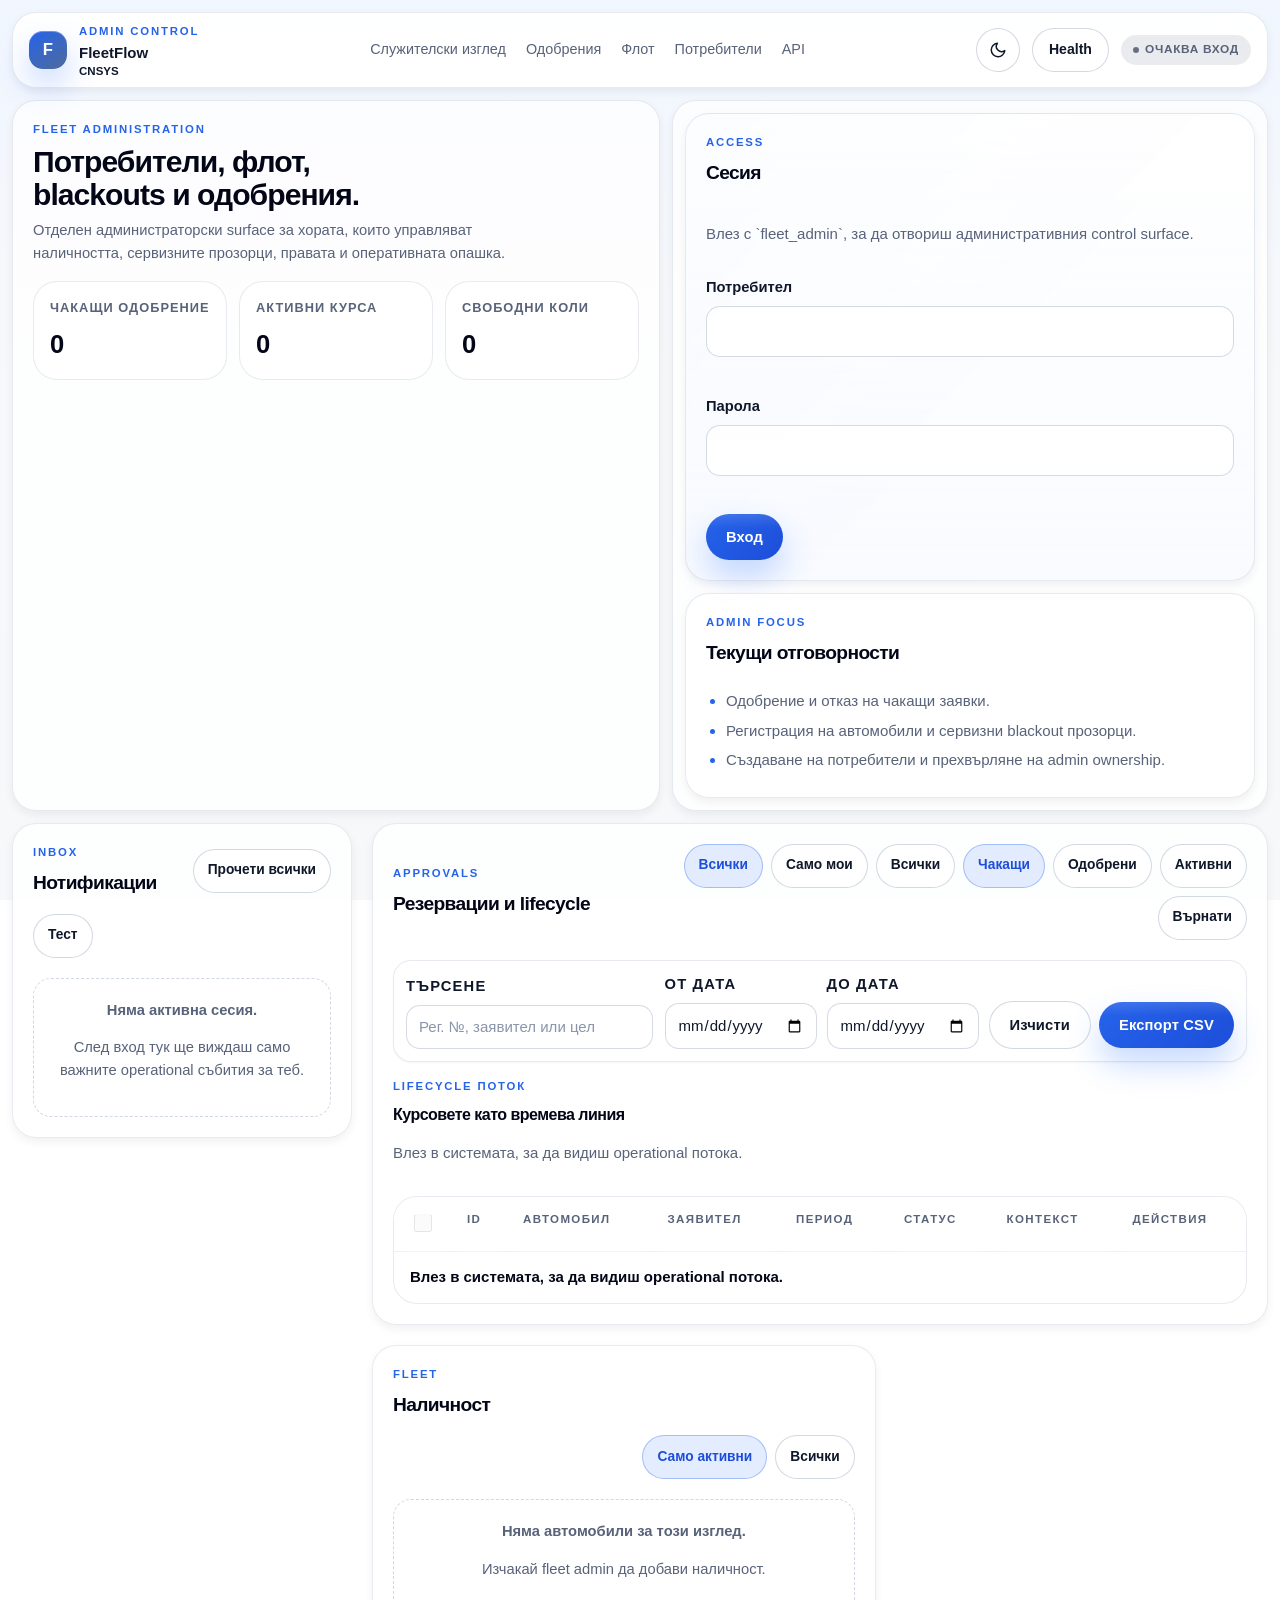
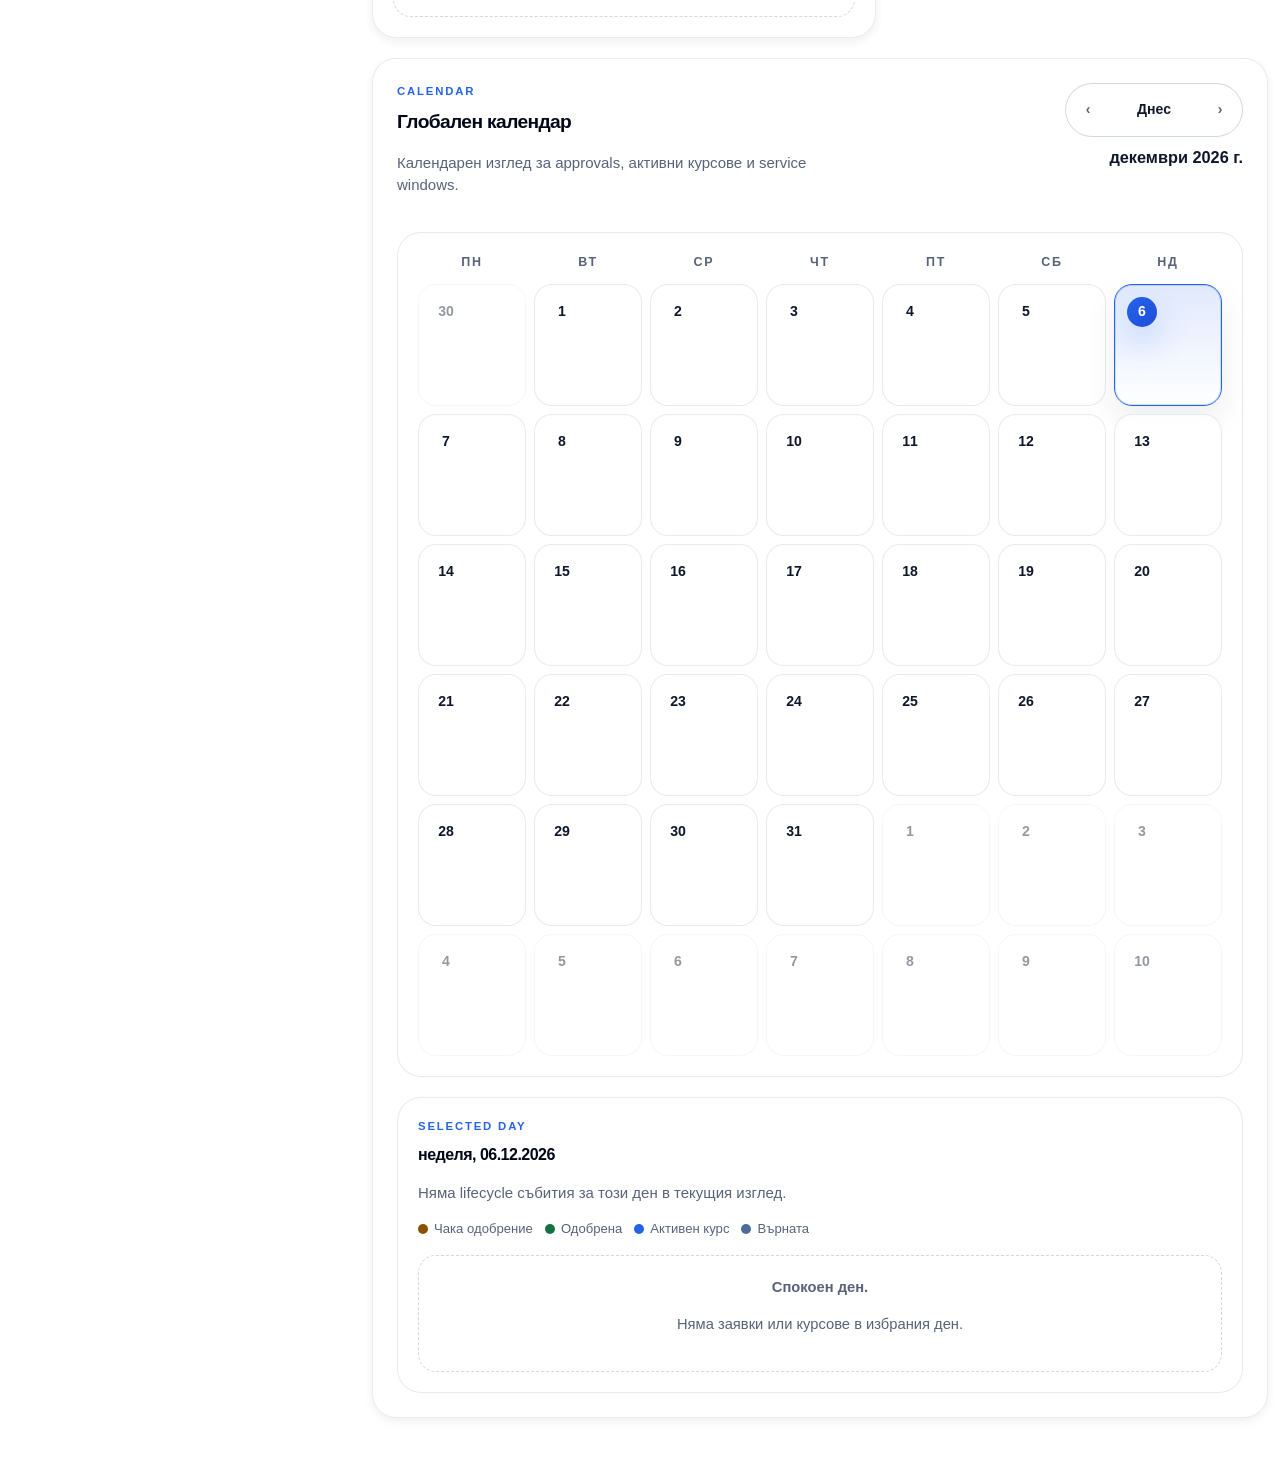
==== templates/admin.html @ 50cbcee7 "Add admin employee bulk import" ====
<!doctype html>
<html lang="bg">
  <head>
    <meta charset="UTF-8" />
    <meta name="viewport" content="width=device-width, initial-scale=1.0" />
    <meta name="theme-color" content="#2563eb" media="(prefers-color-scheme: light)" />
    <meta name="theme-color" content="#0b1324" media="(prefers-color-scheme: dark)" />
    <meta name="description" content="FleetFlow Admin — fleet, blackouts, approvals and user management." />
    <title>FleetFlow Admin | Fleet and user control</title>
    <link rel="stylesheet" href="/static/styles.css?v=20260421-cnsys-routing" />
    <script>
      // Theme bootstrap — runs before first paint to avoid a flash of wrong theme.
      (function () {
        try {
          var stored = localStorage.getItem("fleetflow.theme");
          if (stored === "dark" || stored === "light") {
            document.documentElement.setAttribute("data-theme", stored);
          }
        } catch (_) {}
      })();
    </script>
    <script defer src="/static/i18n.js?v=20260421-cnsys-routing"></script>
    <script defer src="/static/app.js?v=20260421-cnsys-routing"></script>
    <script defer src="/static/theme.js?v=20260421-cnsys-routing"></script>
  </head>
  <body data-surface="admin">
    <a class="skip-link" href="#reservationsDeck">Към основното съдържание</a>
    <div class="page-shell page-shell--admin">
      <header class="topbar">
        <div class="brand">
          <div class="brand__mark">F</div>
          <div>
            <p class="eyebrow">Admin control</p>
            <strong>FleetFlow</strong>
            <span class="brand__company">CNSYS</span>
          </div>
        </div>

        <nav class="topbar__nav" aria-label="Административна навигация">
          <a href="/#calendarStudio">Служителски изглед</a>
          <a href="#reservationsDeck">Одобрения</a>
          <a href="#fleetDeck">Флот</a>
          <a href="#usersDeck">Потребители</a>
          <a href="/docs" target="_blank" rel="noreferrer">API</a>
        </nav>

        <div class="topbar__actions">
          <button class="theme-toggle" id="themeToggle" type="button" aria-label="Превключи тема" title="Смени тема">
            <svg class="theme-toggle__moon" viewBox="0 0 24 24" fill="none" stroke="currentColor" stroke-width="2" stroke-linecap="round" stroke-linejoin="round" aria-hidden="true"><path d="M21 12.79A9 9 0 1 1 11.21 3 7 7 0 0 0 21 12.79z" /></svg>
            <svg class="theme-toggle__sun" viewBox="0 0 24 24" fill="none" stroke="currentColor" stroke-width="2" stroke-linecap="round" stroke-linejoin="round" aria-hidden="true"><circle cx="12" cy="12" r="4" /><path d="M12 2v2M12 20v2M4.93 4.93l1.41 1.41M17.66 17.66l1.41 1.41M2 12h2M20 12h2M4.93 19.07l1.41-1.41M17.66 6.34l1.41-1.41" /></svg>
          </button>
          <a class="ghost-link" href="/health" target="_blank" rel="noreferrer">Health</a>
          <span class="notification-badge hidden" id="notificationBadge" aria-label="Непрочетени нотификации">0</span>
          <span class="status-pill status-pill--muted" id="sessionBadge">Admin login</span>
        </div>
      </header>

      <nav class="mobile-rail" aria-label="Бърза административна навигация">
        <a href="#reservationsDeck">Одобрения</a>
        <a href="#fleetDeck">Флот</a>
        <a href="#usersDeck">Потребители</a>
        <a href="#calendarStudio">Календар</a>
      </nav>

      <section class="hero hero--compact">
        <div class="hero__primary">
          <p class="eyebrow">Fleet administration</p>
          <h1>Потребители, флот, blackouts и одобрения.</h1>
          <p class="hero__lead">
            Отделен администраторски surface за хората, които управляват наличността, сервизните прозорци,
            правата и оперативната опашка.
          </p>

          <div class="stats-grid stats-grid--3" id="overviewStats">
            <article class="stat-card" id="kpiPending">
              <span class="stat-card__label">Чакащи одобрение</span>
              <strong class="stat-card__value">0</strong>
            </article>
            <article class="stat-card" id="kpiActive">
              <span class="stat-card__label">Активни курса</span>
              <strong class="stat-card__value">0</strong>
            </article>
            <article class="stat-card" id="kpiAvailable">
              <span class="stat-card__label">Свободни коли</span>
              <strong class="stat-card__value">0</strong>
            </article>
          </div>
        </div>

        <div class="hero__secondary">
          <section class="glass-card glass-card--highlight">
            <div class="glass-card__header">
              <div>
                <p class="panel__eyebrow">Access</p>
                <h2>Сесия</h2>
              </div>
            </div>

            <div class="stack hidden" id="setupPanel">
              <p class="hero__caption">Създай първи администратор, ако системата все още не е инициализирана.</p>
              <form class="stack" id="bootstrapForm" novalidate>
                <label class="field">
                  <span>Потребител</span>
                  <input id="bootstrapUsername" name="bootstrapUsername" autocomplete="username" />
                  <small class="field__error" id="bootstrapUsernameError"></small>
                </label>
                <label class="field">
                  <span>Име</span>
                  <input id="bootstrapDisplayName" name="bootstrapDisplayName" autocomplete="name" />
                  <small class="field__error" id="bootstrapDisplayNameError"></small>
                </label>
                <label class="field">
                  <span>Парола</span>
                  <input id="bootstrapPassword" name="bootstrapPassword" type="password" autocomplete="new-password" />
                  <small class="field__error" id="bootstrapPasswordError"></small>
                </label>
                <label class="field">
                  <span>Bootstrap token</span>
                  <input id="bootstrapToken" name="bootstrapToken" autocomplete="one-time-code" placeholder="Само за production setup" />
                  <small class="field__hint">При production контейнер копирай one-shot token-а от логовете.</small>
                </label>
                <button class="btn btn--primary" type="submit">Създай първи администратор</button>
              </form>
            </div>

            <div class="stack hidden" id="loginPanel">
              <p class="hero__caption" id="heroCaption">Влез с `fleet_admin`, за да отвориш административния control surface.</p>
              <form class="stack" id="loginForm" novalidate>
                <label class="field">
                  <span>Потребител</span>
                  <input id="username" name="username" autocomplete="username" />
                  <small class="field__error" id="usernameError"></small>
                </label>
                <label class="field">
                  <span>Парола</span>
                  <input id="password" name="password" type="password" autocomplete="current-password" />
                  <small class="field__error" id="passwordError"></small>
                </label>
                <div class="button-row">
                  <button class="btn btn--primary" id="loginBtn" type="submit">Вход</button>
                  <button class="btn btn--ghost hidden" id="logoutBtn" type="button">Изход</button>
                </div>
              </form>
            </div>

            <div class="session-summary hidden" id="sessionPanel">
              <div class="summary-row">
                <div>
                  <p class="panel__eyebrow">Текущ режим</p>
                  <h3 id="sessionTitle">Административният режим е готов</h3>
                </div>
                <span class="status-pill status-pill--admin" id="sessionModePill">fleet_admin</span>
              </div>
              <p class="muted" id="sessionMeta"></p>
              <button class="btn btn--ghost" id="logoutBtnSecondary" type="button">Изход</button>
            </div>
          </section>

          <section class="glass-card" id="guidanceCard">
            <div class="glass-card__header">
              <div>
                <p class="panel__eyebrow">Admin focus</p>
                <h2>Текущи отговорности</h2>
              </div>
            </div>
            <ul class="rule-list">
              <li>Одобрение и отказ на чакащи заявки.</li>
              <li>Регистрация на автомобили и сервизни blackout прозорци.</li>
              <li>Създаване на потребители и прехвърляне на admin ownership.</li>
            </ul>
          </section>
        </div>
      </section>

      <main class="workspace workspace--admin">
        <aside class="control-rail">
          <section class="glass-card" id="notificationDeck">
            <div class="glass-card__header glass-card__header--split">
              <div>
                <p class="panel__eyebrow">Inbox</p>
                <h2>Нотификации</h2>
              </div>
              <button class="chip" id="markAllReadBtn" type="button">Прочети всички</button>
              <button class="chip" type="button" data-test-notification title="Изпрати тест известие до всички конфигурирани канали">Тест</button>
            </div>
            <div class="notifications-list" id="notificationsList" aria-live="polite" aria-relevant="additions text"></div>
          </section>

          <section class="glass-card hidden" id="productionReadinessPanel">
            <div class="glass-card__header">
              <div>
                <p class="panel__eyebrow">Production</p>
                <h2>Готовност за live</h2>
              </div>
            </div>
            <div class="readiness-summary" id="productionReadinessSummary" aria-live="polite"></div>
            <div class="readiness-list" id="productionReadinessList"></div>
          </section>

          <section class="glass-card hidden" id="userCreatePanel">
            <div class="glass-card__header">
              <div>
                <p class="panel__eyebrow">Users</p>
                <h2>Нов потребител</h2>
              </div>
            </div>
            <form class="stack" id="userForm" novalidate>
              <label class="field">
                <span>Потребител</span>
                <input id="newUsername" name="newUsername" />
                <small class="field__error" id="newUsernameError"></small>
              </label>
              <label class="field">
                <span>Име</span>
                <input id="newDisplayName" name="newDisplayName" />
                <small class="field__error" id="newDisplayNameError"></small>
              </label>
              <label class="field">
                <span>Имейл</span>
                <input id="newEmail" name="newEmail" type="email" autocomplete="email" placeholder="ivan@company.bg" />
              </label>
              <label class="field">
                <span>GSM номер</span>
                <input id="newGsmNumber" name="newGsmNumber" type="tel" autocomplete="tel" placeholder="+359 88 123 4567" />
                <small class="field__error" id="newGsmNumberError"></small>
              </label>
              <label class="field">
                <span>Роля</span>
                <select id="newRole" name="newRole">
                  <option value="employee">Служител</option>
                  <option value="fleet_approver">Одобряващ</option>
                  <option value="fleet_reception">Рецепция ключове</option>
                  <option value="fleet_admin">Администратор</option>
                </select>
              </label>
              <label class="field">
                <span>Начална парола</span>
                <input id="newUserPassword" name="newUserPassword" type="password" autocomplete="new-password" />
                <small class="field__error" id="newUserPasswordError"></small>
              </label>
              <button class="btn btn--ghost" type="submit">Създай потребител</button>
            </form>
          </section>

          <section class="glass-card hidden" id="employeeImportPanel">
            <div class="glass-card__header">
              <div>
                <p class="panel__eyebrow">Bulk users</p>
                <h2>Импорт на служители</h2>
              </div>
            </div>
            <form class="stack" id="employeeImportForm" novalidate>
              <label class="field">
                <span>Списък</span>
                <textarea id="employeeImportText" name="employeeImportText" rows="8" placeholder="Име&#9;Презиме&#9;Фамилия&#9;Телефон"></textarea>
                <small class="field__hint">Използват се Име + Фамилия + GSM. Презиме, чип и тахограф карта се игнорират.</small>
                <small class="field__error" id="employeeImportTextError"></small>
              </label>
              <label class="field">
                <span>Начална парола</span>
                <input id="employeeImportPassword" name="employeeImportPassword" type="password" autocomplete="new-password" />
                <small class="field__error" id="employeeImportPasswordError"></small>
              </label>
              <label class="checkbox-row">
                <input id="employeeImportResetPasswords" name="employeeImportResetPasswords" type="checkbox" checked />
                <span>Обнови паролата и за съществуващи служители</span>
              </label>
              <button class="btn btn--ghost" type="submit">Импортирай служители</button>
            </form>
          </section>

          <section class="glass-card hidden" id="handoffPanel">
            <div class="glass-card__header">
              <div>
                <p class="panel__eyebrow">Continuity</p>
                <h2>Прехвърляне на admin роля</h2>
              </div>
            </div>
            <form class="stack" id="handoffForm" novalidate>
              <label class="field">
                <span>Нов admin</span>
                <select id="handoffUserId" name="handoffUserId"></select>
                <small class="field__error" id="handoffUserIdError"></small>
              </label>
              <label class="field">
                <span>Причина</span>
                <textarea id="handoffReason" name="handoffReason" rows="3" placeholder="Смяна на дежурство, отпуск, ротация..."></textarea>
                <small class="field__error" id="handoffReasonError"></small>
              </label>
              <label class="checkbox-row">
                <input id="handoffDemoteSelf" name="handoffDemoteSelf" type="checkbox" checked />
                <span>Демотирай текущия admin до employee</span>
              </label>
              <button class="btn btn--ghost" type="submit">Предай admin ownership</button>
            </form>
          </section>

          <section class="glass-card hidden" id="carPanel">
            <div class="glass-card__header">
              <div>
                <p class="panel__eyebrow">Fleet</p>
                <h2>Регистрация на автомобил</h2>
              </div>
            </div>
            <form class="stack" id="carForm" novalidate>
              <label class="field">
                <span>Регистрационен номер</span>
                <input id="plate" name="plate" />
                <small class="field__error" id="plateError"></small>
              </label>
              <label class="field">
                <span>Модел</span>
                <input id="model" name="model" />
                <small class="field__error" id="modelError"></small>
              </label>
              <button class="btn btn--ghost" type="submit">Добави автомобил</button>
            </form>
          </section>

          <section class="glass-card hidden" id="netfleetPanel">
            <div class="glass-card__header">
              <div>
                <p class="panel__eyebrow">GPS сигнали</p>
                <h2>NetFleet ключ</h2>
              </div>
            </div>
            <form class="stack" id="netfleetForm" novalidate>
              <label class="field">
                <span>API ключ</span>
                <input
                  id="netfleetApiKey"
                  name="netfleetApiKey"
                  type="password"
                  autocomplete="off"
                  placeholder="Постави ключа само при добавяне или смяна"
                />
                <small class="field__hint" id="netfleetConfigStatus" aria-live="polite">
                  Ключът не се показва обратно след запис.
                </small>
                <small class="field__error" id="netfleetApiKeyError"></small>
              </label>
              <button class="btn btn--ghost" type="submit">Запази NetFleet ключ</button>
            </form>
          </section>

          <section class="glass-card hidden" id="blackoutPanel">
            <div class="glass-card__header">
              <div>
                <p class="panel__eyebrow">Service</p>
                <h2>Blackout прозорец</h2>
              </div>
            </div>
            <form class="stack" id="blackoutForm" novalidate>
              <label class="field">
                <span>Автомобил</span>
                <select id="blackoutCarId" name="blackoutCarId"></select>
              </label>
              <label class="field">
                <span>Тип</span>
                <select id="blackoutKind" name="blackoutKind">
                  <option value="maintenance">maintenance</option>
                  <option value="service">service</option>
                  <option value="inspection">inspection</option>
                  <option value="blocked">blocked</option>
                </select>
              </label>
              <label class="field">
                <span>Начало</span>
                <input id="blackoutStartTime" name="blackoutStartTime" type="datetime-local" />
              </label>
              <label class="field">
                <span>Край</span>
                <input id="blackoutEndTime" name="blackoutEndTime" type="datetime-local" />
              </label>
              <label class="field">
                <span>Причина</span>
                <textarea id="blackoutReason" name="blackoutReason" rows="3"></textarea>
              </label>
              <button class="btn btn--ghost" type="submit">Добави blackout</button>
            </form>
          </section>

          <section class="glass-card" id="passwordPanel">
            <div class="glass-card__header">
              <div>
                <p class="panel__eyebrow">Security</p>
                <h2>Смяна на парола</h2>
              </div>
            </div>
            <form class="stack" id="passwordForm" novalidate>
              <label class="field">
                <span>Текуща парола</span>
                <input id="currentPassword" name="currentPassword" type="password" autocomplete="current-password" />
                <small class="field__error" id="currentPasswordError"></small>
              </label>
              <label class="field">
                <span>Нова парола</span>
                <input id="newPassword" name="newPassword" type="password" autocomplete="new-password" />
                <small class="field__error" id="newPasswordError"></small>
              </label>
              <button class="btn btn--ghost" type="submit">Обнови паролата</button>
            </form>
          </section>
        </aside>

        <section class="content-rail">
          <div class="alert-strip hidden" id="message" role="alert" tabindex="-1">
            <div>
              <strong id="messageTitle">Има проблем</strong>
              <p id="messageText"></p>
            </div>
            <ul id="messageList"></ul>
          </div>

          <section class="summary-deck" id="summaryDeck">
            <article class="glass-card summary-card">
              <p class="panel__eyebrow">Режим</p>
              <h2 id="modeHeading">Admin workspace</h2>
              <p class="section-copy" id="modeCopy">Отделен surface за правата, сервизните ограничения и глобалния operational контрол.</p>
            </article>
            <article class="glass-card summary-card">
              <p class="panel__eyebrow">Следващ сигнал</p>
              <h2 id="nextSignalTitle">Очаква login</h2>
              <p class="section-copy" id="nextSignalCopy">След вход ще видиш чакащите approvals, blackout-и и admin continuity действия.</p>
              <div class="summary-card__actions hidden" id="nextSignalActions" aria-label="Следващ ход"></div>
            </article>
          </section>

          <section class="fleet-pulse hidden" id="fleetPulse" aria-labelledby="fleetPulseTitle" aria-live="polite"></section>

          <section class="glass-card" id="reservationsDeck">
            <div class="glass-card__header glass-card__header--split">
              <div>
                <p class="panel__eyebrow">Approvals</p>
                <h2>Резервации и lifecycle</h2>
              </div>
              <div class="toolbar" role="group" aria-label="Филтри за резервации">
                <button class="chip chip--active" type="button" data-scope="smart" aria-pressed="true">Всички</button>
                <button class="chip" type="button" data-scope="mine" aria-pressed="false">Само мои</button>
                <button class="chip" type="button" data-status="all" aria-pressed="false">Всички</button>
                <button class="chip chip--active" type="button" data-status="pending" aria-pressed="true">Чакащи</button>
                <button class="chip" type="button" data-status="approved" aria-pressed="false">Одобрени</button>
                <button class="chip" type="button" data-status="checked_out" aria-pressed="false">Активни</button>
                <button class="chip" type="button" data-status="returned" aria-pressed="false">Върнати</button>
              </div>
            </div>
            <div class="mission-filter" aria-label="Филтри за резервации">
              <label class="field field--compact">
                <span>Търсене</span>
                <input id="reservationSearch" name="reservationSearch" type="search" placeholder="Рег. №, заявител или цел" autocomplete="off" />
              </label>
              <label class="field field--compact">
                <span>От дата</span>
                <input id="reservationStartDate" name="reservationStartDate" type="date" />
              </label>
              <label class="field field--compact">
                <span>До дата</span>
                <input id="reservationEndDate" name="reservationEndDate" type="date" />
              </label>
              <div class="mission-filter__actions">
                <button class="btn btn--ghost" type="button" id="clearReservationFiltersBtn">Изчисти</button>
                <button class="btn btn--primary" type="button" id="exportReservationsBtn">Експорт CSV</button>
              </div>
            </div>
            <section class="decision-rail hidden" id="decisionRail" aria-labelledby="decisionRailTitle" aria-live="polite"></section>
            <section class="decision-rail reception-rail hidden" id="receptionRail" aria-labelledby="receptionRailTitle" aria-live="polite"></section>
            <section class="reservation-flow" id="reservationsTimeline" aria-labelledby="reservationsTimelineTitle" aria-live="polite"></section>
            <div class="bulk-action-bar hidden" id="bulkActionBar" role="status" aria-live="polite">
              <strong id="bulkSelectedCount">0 избрани</strong>
              <div class="bulk-action-bar__actions">
                <button class="btn btn--ghost" type="button" id="bulkClearBtn">Изчисти</button>
                <button class="btn btn--primary" type="button" id="bulkApproveBtn">Одобри избраните</button>
                <button class="btn btn--ghost" type="button" id="bulkRejectBtn">Откажи избраните</button>
              </div>
            </div>
            <div class="table-wrap">
              <table class="data-table">
                <thead>
                  <tr>
                    <th class="select-cell">
                      <input id="bulkSelectAll" type="checkbox" aria-label="Избери всички чакащи резервации" />
                    </th>
                    <th>ID</th>
                    <th>Автомобил</th>
                    <th>Заявител</th>
                    <th>Период</th>
                    <th>Статус</th>
                    <th>Контекст</th>
                    <th>Действия</th>
                  </tr>
                </thead>
                <tbody id="reservationsTableBody" aria-live="polite"></tbody>
              </table>
            </div>
          </section>

          <section class="split-deck">
            <section class="glass-card" id="fleetDeck">
              <div class="glass-card__header glass-card__header--split">
                <div>
                  <p class="panel__eyebrow">Fleet</p>
                  <h2>Наличност</h2>
                </div>
                <div class="toolbar" role="group" aria-label="Филтри за флот">
                  <button class="chip chip--active" type="button" data-car-filter="active" aria-pressed="true">Само активни</button>
                  <button class="chip" type="button" data-car-filter="all" aria-pressed="false">Всички</button>
                </div>
              </div>
              <div class="fleet-grid" id="carsGrid"></div>
            </section>

            <section class="glass-card hidden" id="blackoutsDeck">
              <div class="glass-card__header">
                <div>
                  <p class="panel__eyebrow">Maintenance</p>
                  <h2>Активни blackout-и</h2>
                </div>
              </div>
              <div class="notifications-list" id="blackoutsList"></div>
            </section>
          </section>

          <section class="glass-card hidden" id="usersDeck">
            <div class="glass-card__header">
              <div>
                <p class="panel__eyebrow">Users</p>
                <h2>Потребители</h2>
              </div>
            </div>
            <div class="users-grid" id="usersGrid"></div>
          </section>

          <section class="studio-card" id="calendarStudio">
            <div class="studio-card__header">
              <div>
                <p class="panel__eyebrow">Calendar</p>
                <h2>Глобален календар</h2>
                <p class="section-copy">Календарен изглед за approvals, активни курсове и service windows.</p>
              </div>
              <div class="calendar-toolbar">
                <div class="segmented">
                  <button class="segmented__btn" id="monthPrev" type="button" aria-label="Предишен месец">‹</button>
                  <button class="segmented__btn segmented__btn--wide" id="todayFocus" type="button">Днес</button>
                  <button class="segmented__btn" id="monthNext" type="button" aria-label="Следващ месец">›</button>
                </div>
                <strong class="calendar-toolbar__label" id="calendarMonthLabel">Месец</strong>
              </div>
            </div>

            <div class="calendar-layout">
              <div class="calendar-board">
                <div class="calendar-weekdays">
                  <span>Пн</span>
                  <span>Вт</span>
                  <span>Ср</span>
                  <span>Чт</span>
                  <span>Пт</span>
                  <span>Сб</span>
                  <span>Нд</span>
                </div>
                <div class="calendar-grid" id="calendarGrid"></div>
              </div>

              <aside class="day-panel">
                <div class="day-panel__header">
                  <p class="panel__eyebrow">Selected day</p>
                  <h3 id="selectedDateLabel">Избери ден</h3>
                  <p class="muted" id="selectedDateMeta">Ще видиш approvals, active trips и върнати автомобили за този ден.</p>
                </div>
                <div class="legend">
                  <span><i class="legend__dot legend__dot--pending"></i> Чака одобрение</span>
                  <span><i class="legend__dot legend__dot--approved"></i> Одобрена</span>
                  <span><i class="legend__dot legend__dot--active"></i> Активен курс</span>
                  <span><i class="legend__dot legend__dot--returned"></i> Върната</span>
                </div>
                <div class="day-timeline" id="dayTimeline"></div>
              </aside>
            </div>
          </section>

          <section class="glass-card hidden" id="reservationPanel">
            <div class="glass-card__header">
              <div>
                <p class="panel__eyebrow">Quick booking</p>
                <h2>Нова заявка</h2>
              </div>
            </div>
            <form class="stack" id="reservationForm" novalidate>
              <label class="field">
                <span>Автомобил</span>
                <select id="carId" name="carId"></select>
                <small class="field__error" id="carIdError"></small>
              </label>
              <label class="field">
                <span>Начало</span>
                <input id="startTime" name="startTime" type="datetime-local" />
                <small class="field__error" id="startTimeError"></small>
              </label>
              <label class="field">
                <span>Край</span>
                <input id="endTime" name="endTime" type="datetime-local" />
                <small class="field__error" id="endTimeError"></small>
              </label>
              <div class="conflict-preview conflict-preview--idle" id="conflictPreview" role="status" aria-live="polite"></div>
              <label class="field">
                <span>Цел</span>
                <textarea id="purpose" name="purpose" rows="4"></textarea>
                <small class="field__error" id="purposeError"></small>
              </label>
              <button class="btn btn--primary" type="submit">Подай заявка</button>
            </form>
          </section>
        </section>
      </main>
    </div>
  </body>
</html>
---- static/styles.css ----
/* =============================================================================
   FleetFlow — design system
   Organised top-down: tokens → base → layout → components → responsive → themes.
   Every class name referenced by app.js / templates is preserved.
   ============================================================================= */

/* -----------------------------------------------------------------------------
   1. Tokens
   ----------------------------------------------------------------------------- */
:root {
  color-scheme: light dark;

  /* Spacing — 4px base scale. */
  --sp-1: 4px;
  --sp-2: 8px;
  --sp-3: 12px;
  --sp-4: 16px;
  --sp-5: 20px;
  --sp-6: 24px;
  --sp-7: 32px;
  --sp-8: 40px;
  --sp-9: 56px;

  /* Radius. */
  --radius-sm: 10px;
  --radius-md: 14px;
  --radius-lg: 18px;
  --radius-xl: 24px;
  --radius-2xl: 32px;
  --radius-pill: 999px;

  /* Brand ramp — richer than the previous 2-stop gradient. */
  --brand-50: #eff5ff;
  --brand-100: #dbe8ff;
  --brand-200: #b8d2ff;
  --brand-300: #88b4ff;
  --brand-400: #5c91fa;
  --brand: #2563eb;
  --brand-strong: #1d4ed8;
  --brand-700: #1e40af;
  --brand-900: #14296b;

  /* Semantic colors (foreground-safe against light surfaces). */
  --success: #147245;
  --success-soft: rgba(30, 130, 76, 0.13);
  --success-border: rgba(30, 130, 76, 0.24);
  --warning: #8a5200;
  --warning-soft: rgba(209, 143, 31, 0.14);
  --warning-border: rgba(209, 143, 31, 0.26);
  --danger: #b8354f;
  --danger-soft: rgba(202, 60, 87, 0.12);
  --danger-border: rgba(202, 60, 87, 0.24);
  --violet: #4f6b9a;
  --violet-soft: rgba(79, 107, 154, 0.12);
  --info-soft: rgba(36, 107, 255, 0.12);

  /* Neutrals & text. */
  --bg-top: #eef3f8;
  --bg-bottom: #f7f8fa;
  --ink: #0f172a;
  --ink-strong: #020617;
  --muted: #586279;
  --subtle: #8a95aa;

  /* Surfaces. */
  --surface: rgba(255, 255, 255, 0.78);
  --surface-strong: rgba(255, 255, 255, 0.94);
  --surface-muted: rgba(255, 255, 255, 0.62);
  --surface-raised: rgba(255, 255, 255, 0.9);

  /* Lines. */
  --line: rgba(124, 141, 166, 0.18);
  --line-strong: rgba(124, 141, 166, 0.34);
  --line-input: rgba(120, 136, 162, 0.3);

  /* Elevation — five-level system. */
  --shadow-xs: 0 1px 2px rgba(15, 23, 42, 0.04);
  --shadow-sm: 0 4px 10px rgba(15, 23, 42, 0.06);
  --shadow-md: 0 14px 32px rgba(15, 23, 42, 0.08);
  --shadow-lg: 0 26px 72px rgba(15, 23, 42, 0.12);
  --shadow-xl: 0 42px 120px rgba(15, 23, 42, 0.16);
  --shadow-brand: 0 16px 32px rgba(36, 107, 255, 0.26);
  --shadow-danger: 0 14px 28px rgba(184, 53, 79, 0.24);
  --shadow-inset: inset 0 1px 0 rgba(255, 255, 255, 0.75);

  /* Motion. */
  --ease-out: cubic-bezier(0.22, 1, 0.36, 1);
  --ease-spring: cubic-bezier(0.18, 1.2, 0.32, 1);
  --ease-in-out: cubic-bezier(0.65, 0, 0.35, 1);
  --dur-fast: 140ms;
  --dur-base: 220ms;
  --dur-slow: 360ms;

  /* Background: calm operational field, no decorative orbs. */
  --bg-ambient:
    linear-gradient(180deg, rgba(239, 245, 255, 0.92) 0%, rgba(247, 248, 250, 0.98) 42%, var(--bg-bottom) 100%);
}

/* Dark theme — manual toggle takes priority over media query. */
@media (prefers-color-scheme: dark) {
  :root:not([data-theme="light"]) {
    --bg-top: #0b1324;
    --bg-bottom: #0a0f1d;
    --ink: #f1f5fb;
    --ink-strong: #ffffff;
    --brand-strong: #8bb8ff;
    --muted: #98a3be;
    --subtle: #687591;
    --surface: rgba(21, 28, 45, 0.78);
    --surface-strong: rgba(26, 34, 54, 0.94);
    --surface-muted: rgba(19, 25, 41, 0.66);
    --surface-raised: rgba(26, 34, 54, 0.88);
    --line: rgba(148, 163, 200, 0.14);
    --line-strong: rgba(170, 185, 220, 0.28);
    --line-input: rgba(170, 185, 220, 0.22);
    --success: #3fd07f;
    --success-soft: rgba(63, 208, 127, 0.14);
    --success-border: rgba(63, 208, 127, 0.26);
    --warning: #f2b657;
    --warning-soft: rgba(242, 182, 87, 0.14);
    --warning-border: rgba(242, 182, 87, 0.28);
    --danger: #ff7a95;
    --danger-soft: rgba(255, 122, 149, 0.15);
    --danger-border: rgba(255, 122, 149, 0.3);
    --violet: #8aa7e0;
    --violet-soft: rgba(138, 167, 224, 0.14);
    --info-soft: rgba(92, 145, 250, 0.18);
    --shadow-xs: 0 1px 2px rgba(0, 0, 0, 0.4);
    --shadow-sm: 0 4px 10px rgba(0, 0, 0, 0.4);
    --shadow-md: 0 14px 32px rgba(0, 0, 0, 0.5);
    --shadow-lg: 0 26px 72px rgba(0, 0, 0, 0.55);
    --shadow-xl: 0 42px 120px rgba(0, 0, 0, 0.6);
    --shadow-brand: 0 16px 34px rgba(36, 107, 255, 0.4);
    --shadow-inset: inset 0 1px 0 rgba(255, 255, 255, 0.06);
    --bg-ambient:
      linear-gradient(180deg, rgba(11, 19, 36, 0.98) 0%, rgba(12, 18, 32, 0.98) 48%, var(--bg-bottom) 100%);
  }
}

:root[data-theme="dark"] {
  --bg-top: #0b1324;
  --bg-bottom: #0a0f1d;
  --ink: #f1f5fb;
  --ink-strong: #ffffff;
  --brand-strong: #8bb8ff;
  --muted: #98a3be;
  --subtle: #687591;
  --surface: rgba(21, 28, 45, 0.78);
  --surface-strong: rgba(26, 34, 54, 0.94);
  --surface-muted: rgba(19, 25, 41, 0.66);
  --surface-raised: rgba(26, 34, 54, 0.88);
  --line: rgba(148, 163, 200, 0.14);
  --line-strong: rgba(170, 185, 220, 0.28);
  --line-input: rgba(170, 185, 220, 0.22);
  --success: #3fd07f;
  --success-soft: rgba(63, 208, 127, 0.14);
  --success-border: rgba(63, 208, 127, 0.26);
  --warning: #f2b657;
  --warning-soft: rgba(242, 182, 87, 0.14);
  --warning-border: rgba(242, 182, 87, 0.28);
  --danger: #ff7a95;
  --danger-soft: rgba(255, 122, 149, 0.15);
  --danger-border: rgba(255, 122, 149, 0.3);
  --violet: #8aa7e0;
  --violet-soft: rgba(138, 167, 224, 0.14);
  --info-soft: rgba(92, 145, 250, 0.18);
  --shadow-xs: 0 1px 2px rgba(0, 0, 0, 0.4);
  --shadow-sm: 0 4px 10px rgba(0, 0, 0, 0.4);
  --shadow-md: 0 14px 32px rgba(0, 0, 0, 0.5);
  --shadow-lg: 0 26px 72px rgba(0, 0, 0, 0.55);
  --shadow-xl: 0 42px 120px rgba(0, 0, 0, 0.6);
  --shadow-brand: 0 16px 34px rgba(36, 107, 255, 0.4);
  --shadow-inset: inset 0 1px 0 rgba(255, 255, 255, 0.06);
  --bg-ambient:
    linear-gradient(180deg, rgba(11, 19, 36, 0.98) 0%, rgba(12, 18, 32, 0.98) 48%, var(--bg-bottom) 100%);
}

/* -----------------------------------------------------------------------------
   2. Base / reset
   ----------------------------------------------------------------------------- */
*,
*::before,
*::after {
  box-sizing: border-box;
}

html {
  scroll-behavior: smooth;
}

body {
  margin: 0;
  min-height: 100vh;
  overflow-x: hidden;
  color: var(--ink);
  background: var(--bg-ambient);
  background-attachment: fixed;
  font-family:
    "SF Pro Text", "Segoe UI Variable", -apple-system, BlinkMacSystemFont, "Helvetica Neue", sans-serif;
  -webkit-font-smoothing: antialiased;
  text-rendering: optimizeLegibility;
  font-size: 15px;
  line-height: 1.5;
  transition:
    background-color var(--dur-slow) var(--ease-out),
    color var(--dur-base) var(--ease-out);
}

button,
input,
select,
textarea {
  font: inherit;
  color: inherit;
}

a {
  color: inherit;
  text-underline-offset: 2px;
}

img,
svg {
  max-width: 100%;
  display: block;
}

/* Selection — on-brand. */
::selection {
  background: rgba(37, 99, 235, 0.22);
  color: var(--ink-strong);
}

/* Scrollbars (progressive). */
* {
  scrollbar-width: thin;
  scrollbar-color: var(--line-strong) transparent;
}
*::-webkit-scrollbar {
  width: 10px;
  height: 10px;
}
*::-webkit-scrollbar-thumb {
  background: var(--line-strong);
  border-radius: var(--radius-pill);
  border: 2px solid transparent;
  background-clip: padding-box;
}
*::-webkit-scrollbar-thumb:hover {
  background: var(--subtle);
  background-clip: padding-box;
  border: 2px solid transparent;
}

/* Focus — visible, high-contrast in both themes. */
*:focus {
  outline: none;
}
*:focus-visible {
  outline: 2px solid var(--brand);
  outline-offset: 3px;
  border-radius: inherit;
  box-shadow: 0 0 0 6px rgba(37, 99, 235, 0.18);
}

/* Skip link — keyboard-first accessibility. */
.skip-link {
  position: absolute;
  left: 12px;
  top: -48px;
  padding: 10px 16px;
  border-radius: var(--radius-pill);
  background: var(--brand);
  color: #fff;
  font-weight: 700;
  z-index: 1000;
  text-decoration: none;
  transition: top var(--dur-base) var(--ease-out);
}
.skip-link:focus {
  top: 12px;
}

/* -----------------------------------------------------------------------------
   3. Layout
   ----------------------------------------------------------------------------- */
.page-shell {
  width: min(1220px, calc(100% - var(--sp-6)));
  margin: 0 auto;
  padding: var(--sp-3) 0 var(--sp-8);
}

.page-shell--admin {
  width: min(1320px, calc(100% - var(--sp-6)));
}

/* -----------------------------------------------------------------------------
   4. Topbar
   ----------------------------------------------------------------------------- */
.topbar {
  display: flex;
  align-items: center;
  justify-content: space-between;
  gap: var(--sp-4);
  flex-wrap: wrap;
  padding: 10px var(--sp-4);
  margin-bottom: var(--sp-3);
  border: 1px solid var(--line);
  border-radius: var(--radius-xl);
  background: var(--surface-strong);
  backdrop-filter: blur(24px) saturate(1.2);
  -webkit-backdrop-filter: blur(24px) saturate(1.2);
  box-shadow: var(--shadow-sm);
  position: sticky;
  top: var(--sp-3);
  z-index: 50;
}

.brand,
.topbar__actions,
.topbar__nav {
  display: flex;
  align-items: center;
  gap: var(--sp-3);
}

.brand {
  min-width: 0;
}

.brand > div > .eyebrow {
  margin-bottom: 2px;
}

.brand__company {
  display: block;
  margin-top: 1px;
  color: var(--text-tertiary);
  font-size: 0.72rem;
  font-weight: 800;
  line-height: 1;
}

.brand__mark {
  width: 38px;
  height: 38px;
  display: grid;
  place-items: center;
  border-radius: var(--radius-md);
  color: #fff;
  font-weight: 800;
  font-size: 1.05rem;
  background: linear-gradient(145deg, var(--brand), var(--violet));
  box-shadow:
    inset 0 1px 0 rgba(255, 255, 255, 0.3),
    var(--shadow-brand);
  flex-shrink: 0;
}

.topbar__nav {
  flex-wrap: wrap;
  gap: var(--sp-4);
}

.topbar__nav a {
  text-decoration: none;
  color: var(--muted);
  font-size: 0.9rem;
  font-weight: 500;
  padding: 6px 2px;
  position: relative;
  transition: color var(--dur-fast) var(--ease-out);
}

.topbar__nav a::after {
  content: "";
  position: absolute;
  left: 2px;
  right: 2px;
  bottom: 0;
  height: 2px;
  background: var(--brand);
  border-radius: 2px;
  transform: scaleX(0);
  transform-origin: center;
  transition: transform var(--dur-base) var(--ease-spring);
}

.topbar__nav a:hover {
  color: var(--ink);
}
.topbar__nav a:hover::after {
  transform: scaleX(1);
}

.mobile-rail {
  display: none;
}

/* Theme toggle — minimal, keyboard-accessible. */
.theme-toggle {
  width: 44px;
  height: 44px;
  display: grid;
  place-items: center;
  padding: 0;
  border-radius: var(--radius-pill);
  border: 1px solid var(--line-strong);
  background: var(--surface-raised);
  color: var(--ink);
  cursor: pointer;
  transition:
    transform var(--dur-fast) var(--ease-out),
    background var(--dur-base) var(--ease-out),
    border-color var(--dur-base) var(--ease-out);
}
.theme-toggle:hover {
  transform: rotate(-12deg);
  border-color: var(--brand);
}
.theme-toggle svg {
  width: 18px;
  height: 18px;
}
.theme-toggle .theme-toggle__sun {
  display: none;
}
.theme-toggle .theme-toggle__moon {
  display: block;
}
@media (prefers-color-scheme: dark) {
  :root:not([data-theme="light"]) .theme-toggle .theme-toggle__sun {
    display: block;
  }
  :root:not([data-theme="light"]) .theme-toggle .theme-toggle__moon {
    display: none;
  }
}
:root[data-theme="dark"] .theme-toggle .theme-toggle__sun {
  display: block;
}
:root[data-theme="dark"] .theme-toggle .theme-toggle__moon {
  display: none;
}

.notification-badge {
  min-width: 28px;
  height: 28px;
  display: inline-grid;
  place-items: center;
  padding: 0 9px;
  border-radius: var(--radius-pill);
  color: #fff;
  font-size: 0.76rem;
  font-weight: 800;
  background: linear-gradient(135deg, var(--danger), #e15d73);
  box-shadow: var(--shadow-danger);
}

.notification-badge--pulse {
  animation: badge-pulse 520ms var(--ease-spring);
}

@keyframes badge-pulse {
  0% {
    transform: scale(0.88);
    filter: brightness(1.3);
  }
  55% {
    transform: scale(1.14);
  }
  100% {
    transform: scale(1);
    filter: brightness(1);
  }
}

/* -----------------------------------------------------------------------------
   5. Typography
   ----------------------------------------------------------------------------- */
.eyebrow,
.panel__eyebrow {
  margin: 0 0 var(--sp-2);
  text-transform: uppercase;
  letter-spacing: 0.16em;
  font-size: 0.71rem;
  color: var(--brand);
  font-weight: 700;
}

h1,
h2,
h3 {
  margin: 0;
  font-family: "SF Pro Display", "Helvetica Neue", -apple-system, sans-serif;
  letter-spacing: -0.032em;
  color: var(--ink-strong);
}

h1 {
  max-width: 24ch;
  font-size: clamp(1.45rem, 2.35vw, 2.15rem);
  line-height: 1.08;
  font-weight: 700;
}

h2 {
  font-size: 1.2rem;
  font-weight: 700;
}

h3 {
  font-size: 1rem;
  font-weight: 700;
}

.muted,
.hero__lead,
.hero__caption,
.section-copy,
.field__hint,
.rule-list,
.calendar-day__count {
  color: var(--muted);
}

/* -----------------------------------------------------------------------------
   6. Hero
   ----------------------------------------------------------------------------- */
.hero {
  display: grid;
  grid-template-columns: minmax(0, 1fr) minmax(320px, 0.92fr);
  gap: var(--sp-3);
  margin-bottom: var(--sp-3);
}

.hero--compact .hero__primary,
.hero--compact .hero__secondary {
  min-height: auto;
}

.hero__primary,
.hero__secondary,
.glass-card,
.studio-card {
  min-width: 0;
  max-width: 100%;
  border: 1px solid var(--line);
  border-radius: var(--radius-xl);
  background: var(--surface);
  backdrop-filter: blur(26px) saturate(1.1);
  -webkit-backdrop-filter: blur(26px) saturate(1.1);
  box-shadow: var(--shadow-sm);
  transition:
    box-shadow var(--dur-base) var(--ease-out),
    transform var(--dur-base) var(--ease-out),
    border-color var(--dur-base) var(--ease-out);
}

.hero__primary {
  padding: var(--sp-5);
  position: relative;
  overflow: hidden;
}

.hero__primary > * {
  position: relative;
}

.hero__secondary {
  display: grid;
  gap: var(--sp-3);
  padding: var(--sp-3);
}

.hero__secondary > *,
.control-rail > *,
.content-rail > *,
.split-deck > *,
.calendar-layout > *,
.summary-deck > * {
  min-width: 0;
}

.hero__lead {
  max-width: 58ch;
  margin: var(--sp-2) 0 var(--sp-3);
  font-size: 0.92rem;
  line-height: 1.55;
}

.hero__actions,
.toolbar,
.button-row,
.quick-logins,
.calendar-toolbar,
.legend {
  display: flex;
  gap: var(--sp-2);
  flex-wrap: wrap;
  align-items: center;
}

.mission-filter {
  display: grid;
  grid-template-columns: minmax(220px, 1.6fr) repeat(2, minmax(150px, 0.85fr)) auto;
  gap: var(--sp-3);
  align-items: end;
  margin: 0 0 var(--sp-4);
  padding: var(--sp-3);
  border: 1px solid var(--line);
  border-radius: var(--radius-lg);
  background: linear-gradient(180deg, var(--surface-strong), var(--surface-muted));
  box-shadow: var(--shadow-xs), var(--shadow-inset);
}

.field--compact {
  min-width: 0;
  gap: 6px;
}

.field--compact > span {
  font-size: 0.78rem;
  text-transform: uppercase;
  letter-spacing: 0.08em;
  color: var(--muted);
}

.field--compact input {
  min-height: 44px;
  padding: 10px 12px;
  border-radius: var(--radius-md);
  background: var(--surface-strong);
}

.mission-filter__actions {
  display: flex;
  gap: var(--sp-2);
  justify-content: flex-end;
  align-items: center;
}

.mission-filter__actions .btn {
  min-height: 44px;
  white-space: nowrap;
}

/* Stats grid. */
.stats-grid {
  display: grid;
  grid-template-columns: repeat(4, minmax(0, 1fr));
  gap: var(--sp-3);
  margin-top: var(--sp-4);
}

.stats-grid--3 {
  grid-template-columns: repeat(3, minmax(0, 1fr));
}

.stat-card {
  padding: var(--sp-4);
  border-radius: var(--radius-xl);
  background: var(--surface-raised);
  border: 1px solid var(--line);
  transition:
    transform var(--dur-base) var(--ease-out),
    box-shadow var(--dur-base) var(--ease-out),
    border-color var(--dur-base) var(--ease-out);
  position: relative;
  overflow: hidden;
}

.stat-card::after {
  content: "";
  position: absolute;
  inset: 0 0 auto 0;
  height: 2px;
  background: linear-gradient(90deg, transparent, var(--brand), transparent);
  opacity: 0;
  transition: opacity var(--dur-base) var(--ease-out);
}

.stat-card:hover {
  transform: translateY(-2px);
  box-shadow: var(--shadow-md);
  border-color: var(--line-strong);
}
.stat-card:hover::after {
  opacity: 1;
}

.stat-card__label {
  display: block;
  font-size: 0.8rem;
  color: var(--muted);
  margin-bottom: var(--sp-2);
  text-transform: uppercase;
  letter-spacing: 0.08em;
  font-weight: 600;
}

.stat-card__value {
  font-size: 1.6rem;
  font-weight: 800;
  letter-spacing: -0.02em;
  color: var(--ink-strong);
  font-variant-numeric: tabular-nums;
}

.stat-card--urgent {
  border-color: var(--warning-border);
  background: linear-gradient(135deg, var(--warning-soft) 0%, var(--surface-raised) 65%);
}
.stat-card--urgent::after {
  background: linear-gradient(90deg, transparent, var(--warning), transparent);
  opacity: 1;
}
.stat-card--urgent .stat-card__value { color: var(--warning); }

.stat-card--active-trips {
  border-color: rgba(36, 107, 255, 0.24);
  background: linear-gradient(135deg, var(--info-soft) 0%, var(--surface-raised) 65%);
}
.stat-card--active-trips::after {
  background: linear-gradient(90deg, transparent, var(--brand), transparent);
  opacity: 1;
}
.stat-card--active-trips .stat-card__value { color: var(--brand); }

.stat-card--available {
  border-color: var(--success-border);
  background: linear-gradient(135deg, var(--success-soft) 0%, var(--surface-raised) 65%);
}
.stat-card--available::after {
  background: linear-gradient(90deg, transparent, var(--success), transparent);
  opacity: 1;
}
.stat-card--available .stat-card__value { color: var(--success); }

.conflict-suggestion {
  display: flex;
  align-items: center;
  justify-content: space-between;
  gap: var(--sp-3);
  margin-top: var(--sp-3);
  padding: var(--sp-3) var(--sp-4);
  border-radius: var(--radius-md);
  background: var(--success-soft);
  border: 1px solid var(--success-border);
  font-size: 0.88rem;
}

/* -----------------------------------------------------------------------------
   7. Cards & surfaces
   ----------------------------------------------------------------------------- */
.glass-card,
.studio-card {
  padding: var(--sp-5);
}

.glass-card--highlight {
  background:
    linear-gradient(180deg, rgba(255, 255, 255, 0.86), rgba(246, 249, 255, 0.72)),
    linear-gradient(135deg, rgba(36, 107, 255, 0.08), transparent 60%);
}

@media (prefers-color-scheme: dark) {
  :root:not([data-theme="light"]) .glass-card--highlight {
    background:
      linear-gradient(180deg, rgba(26, 34, 54, 0.92), rgba(22, 30, 50, 0.82)),
      linear-gradient(135deg, rgba(36, 107, 255, 0.16), transparent 60%);
  }
}
:root[data-theme="dark"] .glass-card--highlight {
  background:
    linear-gradient(180deg, rgba(26, 34, 54, 0.92), rgba(22, 30, 50, 0.82)),
    linear-gradient(135deg, rgba(36, 107, 255, 0.16), transparent 60%);
}

.glass-card__header,
.studio-card__header {
  display: flex;
  justify-content: space-between;
  gap: var(--sp-4);
  align-items: flex-start;
  margin-bottom: var(--sp-5);
}

.glass-card__header--split {
  align-items: center;
  flex-wrap: wrap;
}

.glass-card__header--split > div {
  min-width: 0;
}

.glass-card__header--split .toolbar {
  flex: 1 1 360px;
  justify-content: flex-end;
  min-width: min(100%, 300px);
}

.workspace {
  display: grid;
  grid-template-columns: 320px minmax(0, 1fr);
  gap: var(--sp-5);
  align-items: start;
}

.workspace--admin {
  grid-template-columns: 340px minmax(0, 1fr);
}

.control-rail,
.content-rail {
  display: grid;
  gap: var(--sp-5);
  align-content: start;
  min-width: 0;
}

.stack {
  display: grid;
  gap: var(--sp-4);
}

.quick-book,
.smart-prefill {
  display: grid;
  gap: var(--sp-2);
  margin-bottom: var(--sp-4);
  padding: var(--sp-3);
  border: 1px solid var(--line);
  border-radius: var(--radius-lg);
  background: var(--surface-muted);
}

.quick-book .btn,
.smart-prefill .action-btn {
  justify-self: start;
  max-width: 100%;
  min-height: 44px;
  white-space: normal;
  text-align: center;
  line-height: 1.22;
  overflow-wrap: anywhere;
}

.quick-book .btn {
  width: 100%;
}

.quick-book__hint {
  margin: 0;
  color: var(--muted);
  font-size: 0.88rem;
  line-height: 1.45;
}

.checkbox-row {
  display: flex;
  gap: var(--sp-2);
  align-items: center;
  color: var(--muted);
  font-size: 0.9rem;
}

.checkbox-row input[type="checkbox"] {
  width: 18px;
  height: 18px;
  accent-color: var(--brand);
  cursor: pointer;
}

/* -----------------------------------------------------------------------------
   8. Forms
   ----------------------------------------------------------------------------- */
.field {
  display: grid;
  gap: var(--sp-2);
}

.field > span {
  font-size: 0.92rem;
  font-weight: 600;
  color: var(--ink);
}

input,
select,
textarea {
  width: 100%;
  padding: 13px 15px;
  color: var(--ink);
  border-radius: var(--radius-md);
  border: 1px solid var(--line-input);
  background: var(--surface-raised);
  box-shadow: var(--shadow-inset);
  transition:
    border-color var(--dur-base) var(--ease-out),
    box-shadow var(--dur-base) var(--ease-out),
    background var(--dur-base) var(--ease-out);
}

input::placeholder,
textarea::placeholder {
  color: var(--subtle);
}

input:hover,
select:hover,
textarea:hover {
  border-color: var(--line-strong);
}

input:focus,
select:focus,
textarea:focus {
  outline: none;
  border-color: var(--brand);
  box-shadow: 0 0 0 4px rgba(37, 99, 235, 0.14);
  background: var(--surface-strong);
}

input:focus-visible,
select:focus-visible,
textarea:focus-visible {
  outline: none;
}

input:disabled,
select:disabled,
textarea:disabled {
  opacity: 0.55;
  cursor: not-allowed;
}

input:invalid:not(:placeholder-shown),
textarea:invalid:not(:placeholder-shown),
input[aria-invalid="true"],
select[aria-invalid="true"],
textarea[aria-invalid="true"] {
  border-color: var(--danger);
}

textarea {
  resize: vertical;
  min-height: 110px;
  line-height: 1.5;
}

/* Custom select chevron. */
select {
  appearance: none;
  -webkit-appearance: none;
  background-image: linear-gradient(45deg, transparent 50%, var(--muted) 50%),
    linear-gradient(135deg, var(--muted) 50%, transparent 50%);
  background-position:
    calc(100% - 18px) 50%,
    calc(100% - 13px) 50%;
  background-size:
    5px 5px,
    5px 5px;
  background-repeat: no-repeat;
  padding-right: 36px;
}

.field__error {
  min-height: 1.1em;
  font-size: 0.82rem;
  color: var(--danger);
  font-weight: 600;
  transition: transform var(--dur-base) var(--ease-spring), opacity var(--dur-base) var(--ease-out);
}

.field__error:not(:empty) {
  animation: field-shake 260ms var(--ease-out);
}

@keyframes field-shake {
  0%, 100% { transform: translateX(0); }
  20% { transform: translateX(-3px); }
  40% { transform: translateX(3px); }
  60% { transform: translateX(-2px); }
  80% { transform: translateX(2px); }
}

.field__hint {
  font-size: 0.82rem;
  color: var(--muted);
}

/* -----------------------------------------------------------------------------
   9. Buttons
   ----------------------------------------------------------------------------- */
.btn,
.chip,
.segmented__btn,
.action-btn,
.ghost-link {
  border: none;
  cursor: pointer;
  font-family: inherit;
  transition:
    transform var(--dur-fast) var(--ease-out),
    box-shadow var(--dur-base) var(--ease-out),
    background var(--dur-base) var(--ease-out),
    border-color var(--dur-base) var(--ease-out),
    color var(--dur-base) var(--ease-out);
  white-space: nowrap;
  user-select: none;
}

.btn:hover,
.chip:hover,
.segmented__btn:hover,
.action-btn:hover,
.ghost-link:hover {
  transform: translateY(-1px);
}

.btn:active,
.chip:active,
.segmented__btn:active,
.action-btn:active,
.ghost-link:active {
  transform: translateY(0) scale(0.98);
  transition-duration: 80ms;
}

.btn:disabled,
.chip:disabled,
.action-btn:disabled {
  opacity: 0.5;
  cursor: not-allowed;
  transform: none !important;
}

.btn {
  padding: 12px 20px;
  border-radius: var(--radius-pill);
  text-decoration: none;
  font-weight: 700;
  font-size: 0.92rem;
  display: inline-flex;
  align-items: center;
  justify-content: center;
  gap: 8px;
  letter-spacing: 0.01em;
  min-height: 44px; /* touch target */
}

.btn--primary {
  color: #fff;
  background:
    linear-gradient(180deg, rgba(255, 255, 255, 0.12), transparent 30%),
    linear-gradient(135deg, var(--brand), var(--brand-strong));
  box-shadow: var(--shadow-brand);
}
.btn--primary:hover {
  box-shadow:
    0 20px 40px rgba(36, 107, 255, 0.36),
    inset 0 1px 0 rgba(255, 255, 255, 0.18);
}

.btn--ghost {
  color: var(--ink);
  background: var(--surface-raised);
  border: 1px solid var(--line-strong);
}
.btn--ghost:hover {
  background: var(--surface-strong);
  border-color: var(--brand);
  color: var(--brand);
}

.ghost-link {
  display: inline-flex;
  align-items: center;
  text-decoration: none;
  border-radius: var(--radius-pill);
  padding: 10px 16px;
  background: var(--surface-raised);
  border: 1px solid var(--line-strong);
  font-weight: 600;
  font-size: 0.88rem;
  color: var(--ink);
  min-height: 44px;
}
.ghost-link:hover {
  border-color: var(--brand);
  color: var(--brand);
}

.ghost-link--compact {
  align-self: flex-start;
  min-height: 36px;
  padding: 7px 12px;
  font-size: 0.8rem;
}

.chip {
  padding: 10px 14px;
  border-radius: var(--radius-pill);
  background: var(--surface-raised);
  border: 1px solid var(--line-strong);
  color: var(--ink);
  font-weight: 600;
  font-size: 0.86rem;
  min-height: 44px;
}
.chip:hover {
  border-color: var(--brand);
  color: var(--brand);
}

.chip--active,
.chip[aria-pressed="true"] {
  background: var(--info-soft);
  border-color: rgba(37, 99, 235, 0.34);
  color: var(--brand-strong);
}

.action-btn {
  padding: 8px 14px;
  border-radius: var(--radius-pill);
  border: 1px solid var(--line-strong);
  background: var(--surface-raised);
  font-weight: 600;
  font-size: 0.84rem;
  color: var(--ink);
  display: inline-flex;
  align-items: center;
  gap: 6px;
  min-height: 44px;
}
.action-btn:hover {
  border-color: var(--brand);
}

.action-btn--approve {
  color: var(--success);
  border-color: var(--success-border);
}
.action-btn--approve:hover {
  background: var(--success-soft);
  border-color: var(--success);
}

.action-btn--reject {
  color: var(--danger);
  border-color: var(--danger-border);
}
.action-btn--reject:hover {
  background: var(--danger-soft);
  border-color: var(--danger);
}

.action-btn--cancel,
.action-btn--toggle {
  color: var(--brand-strong);
}
.action-btn--toggle:hover {
  background: var(--info-soft);
  border-color: var(--brand);
}

/* -----------------------------------------------------------------------------
   10. Status pills & tags
   ----------------------------------------------------------------------------- */
.status-pill,
.status-tag {
  display: inline-flex;
  align-items: center;
  gap: 6px;
  padding: 6px 12px;
  border-radius: var(--radius-pill);
  font-size: 0.74rem;
  font-weight: 800;
  text-transform: uppercase;
  letter-spacing: 0.06em;
  white-space: nowrap;
}

.status-pill::before,
.status-tag::before {
  content: "";
  width: 6px;
  height: 6px;
  border-radius: 50%;
  background: currentColor;
  opacity: 0.9;
}

.status-pill--muted,
.status-tag--cancelled {
  background: rgba(99, 112, 138, 0.14);
  color: var(--muted);
}

.status-pill--admin {
  background: rgba(110, 103, 255, 0.14);
  color: #6366f1;
}

.status-pill--employee {
  background: var(--info-soft);
  color: var(--brand-strong);
}

.status-pill--danger {
  background: var(--danger-soft);
  color: var(--danger);
}

.status-tag--pending {
  background: var(--warning-soft);
  color: var(--warning);
}

.status-tag--approved {
  background: var(--success-soft);
  color: var(--success);
}

.status-tag--rejected {
  background: var(--danger-soft);
  color: var(--danger);
}

.status-tag--checked_out {
  background: var(--info-soft);
  color: var(--brand-strong);
}

.status-tag--returned {
  background: var(--violet-soft);
  color: var(--violet);
}

.status-stack {
  display: grid;
  gap: var(--sp-2);
  min-width: 0;
}

.lifecycle-meter {
  display: flex;
  flex-wrap: wrap;
  gap: 6px;
  margin: 0;
  padding: 0;
  list-style: none;
}

.lifecycle-meter--terminal {
  display: inline-flex;
}

.lifecycle-step {
  display: inline-flex;
  align-items: center;
  gap: 5px;
  min-height: 28px;
  padding: 4px 8px;
  border: 1px solid var(--line);
  border-radius: var(--radius-pill);
  background: var(--surface-muted);
  color: var(--muted);
  font-size: 0.72rem;
  font-weight: 700;
  line-height: 1;
  white-space: nowrap;
}

.lifecycle-step__dot {
  width: 7px;
  height: 7px;
  border-radius: 50%;
  border: 1px solid currentColor;
  background: transparent;
  flex-shrink: 0;
}

.lifecycle-step--complete {
  color: var(--success);
  border-color: var(--success-border);
  background: var(--success-soft);
}

.lifecycle-step--complete .lifecycle-step__dot {
  background: currentColor;
}

.lifecycle-step--current {
  color: var(--brand-strong);
  border-color: rgba(37, 99, 235, 0.34);
  background: var(--info-soft);
  box-shadow: inset 0 0 0 1px rgba(37, 99, 235, 0.12);
}

.lifecycle-step--current .lifecycle-step__dot {
  background: currentColor;
  box-shadow: 0 0 0 3px rgba(37, 99, 235, 0.12);
}

.lifecycle-step--upcoming {
  color: var(--muted);
  background: transparent;
}

.reservation-flow {
  display: grid;
  gap: var(--sp-4);
  margin: var(--sp-4) 0;
}

.reservation-flow__header {
  display: flex;
  align-items: flex-end;
  justify-content: space-between;
  gap: var(--sp-4);
}

.reservation-flow__header h3 {
  margin: 0;
  color: var(--ink-strong);
}

.reservation-flow__list {
  display: grid;
  gap: var(--sp-3);
}

.reservation-flow-card {
  position: relative;
  display: grid;
  grid-template-columns: 10px minmax(0, 1fr);
  overflow: hidden;
  border: 1px solid var(--line);
  border-radius: var(--radius-lg);
  background: var(--surface-raised);
  box-shadow: var(--shadow-xs);
  transition:
    transform var(--dur-fast) var(--ease-out),
    border-color var(--dur-fast) var(--ease-out),
    box-shadow var(--dur-fast) var(--ease-out);
}

.reservation-flow-card:hover {
  transform: translateY(-1px);
  border-color: rgba(37, 99, 235, 0.28);
  box-shadow: var(--shadow-sm);
}

.reservation-flow-card.is-selected {
  border-color: var(--brand);
  background: color-mix(in srgb, var(--brand) 7%, var(--surface-raised));
  box-shadow: 0 0 0 3px color-mix(in srgb, var(--brand) 16%, transparent);
}

.reservation-flow-card__rail {
  background: var(--line-strong);
}

.reservation-flow-card[data-reservation-status="pending"] .reservation-flow-card__rail {
  background: var(--warning);
}

.reservation-flow-card[data-reservation-status="approved"] .reservation-flow-card__rail {
  background: var(--brand);
}

.reservation-flow-card[data-reservation-status="checked_out"] .reservation-flow-card__rail {
  background: var(--success);
}

.reservation-flow-card[data-reservation-status="returned"] .reservation-flow-card__rail {
  background: var(--muted);
}

.reservation-flow-card[data-reservation-status="rejected"],
.reservation-flow-card[data-reservation-status="cancelled"] {
  opacity: 0.86;
}

.reservation-flow-card__body {
  display: grid;
  gap: var(--sp-3);
  min-width: 0;
  padding: var(--sp-4);
}

.reservation-flow-card__top {
  display: flex;
  align-items: flex-start;
  justify-content: space-between;
  gap: var(--sp-3);
}

.reservation-flow-card__identity {
  display: flex;
  align-items: flex-start;
  gap: var(--sp-3);
  min-width: 0;
}

.reservation-flow-card__identity h3 {
  margin: 0;
  color: var(--ink-strong);
}

.reservation-flow-card__meta,
.reservation-flow-card__context {
  margin: 0;
  color: var(--muted);
}

.reservation-flow-card__select {
  width: 20px;
  height: 20px;
  margin-top: 4px;
  accent-color: var(--brand);
  flex: 0 0 auto;
}

.reservation-flow-card__select:focus-visible,
.select-cell input[type="checkbox"]:focus-visible {
  outline: 3px solid var(--focus-ring);
  outline-offset: 3px;
}

.reservation-flow-card__lifecycle {
  min-width: 0;
}

.reservation-flow-card__actions {
  display: flex;
  flex-wrap: wrap;
  gap: var(--sp-2);
}

/* -----------------------------------------------------------------------------
   11. Alerts & dialogs
   ----------------------------------------------------------------------------- */
.alert-strip {
  padding: var(--sp-4) var(--sp-5);
  border-radius: var(--radius-xl);
  border: 1px solid var(--danger-border);
  background: var(--danger-soft);
  backdrop-filter: blur(14px);
  -webkit-backdrop-filter: blur(14px);
  animation: alert-slide-in var(--dur-base) var(--ease-spring);
}

.alert-strip--error {
  border-color: var(--danger-border);
  background: var(--danger-soft);
}

.alert-strip--success {
  border-color: var(--success-border);
  background: var(--success-soft);
}

@keyframes alert-slide-in {
  from {
    opacity: 0;
    transform: translateY(-8px);
  }
  to {
    opacity: 1;
    transform: translateY(0);
  }
}

.alert-strip strong {
  display: block;
  margin-bottom: var(--sp-1);
  color: var(--danger);
  font-size: 1rem;
}

.alert-strip--success strong {
  color: var(--success);
}

.alert-strip--error strong {
  color: var(--danger);
}

.alert-strip p,
.alert-strip ul {
  margin: 0;
  color: var(--ink);
}

.alert-strip ul {
  padding-left: 20px;
  margin-top: var(--sp-2);
}

.confirm-dialog {
  width: min(440px, calc(100% - var(--sp-7)));
  padding: var(--sp-6);
  color: var(--ink);
  border: 1px solid var(--line-strong);
  border-radius: var(--radius-xl);
  background: var(--surface-strong);
  backdrop-filter: blur(24px);
  -webkit-backdrop-filter: blur(24px);
  box-shadow: var(--shadow-xl);
  animation: dialog-in var(--dur-base) var(--ease-spring);
}

@keyframes dialog-in {
  from {
    opacity: 0;
    transform: translateY(12px) scale(0.96);
  }
  to {
    opacity: 1;
    transform: translateY(0) scale(1);
  }
}

.confirm-dialog::backdrop {
  background: rgba(9, 13, 28, 0.5);
  backdrop-filter: blur(10px);
  -webkit-backdrop-filter: blur(10px);
}

.confirm-dialog h2 {
  margin-bottom: var(--sp-3);
}

.confirm-dialog p {
  margin: 0;
  color: var(--muted);
  line-height: 1.55;
}

.confirm-dialog__actions {
  display: flex;
  justify-content: flex-end;
  gap: var(--sp-2);
  margin-top: var(--sp-5);
  flex-wrap: wrap;
}

.user-admin-dialog {
  width: min(540px, calc(100% - var(--sp-7)));
}

.user-admin-dialog .stack {
  margin-top: var(--sp-4);
}

/* -----------------------------------------------------------------------------
   12. Calendar
   ----------------------------------------------------------------------------- */
.studio-card {
  padding: var(--sp-6);
  container-type: inline-size;
}

.calendar-toolbar {
  justify-content: flex-end;
}

.calendar-toolbar__label {
  min-width: 180px;
  text-align: right;
  font-size: 1.02rem;
  font-weight: 600;
  color: var(--ink);
  overflow-wrap: anywhere;
}

.segmented {
  display: inline-flex;
  padding: 4px;
  border-radius: var(--radius-pill);
  background: var(--surface-raised);
  border: 1px solid var(--line-strong);
  gap: 2px;
}

.segmented__btn {
  padding: 8px 14px;
  border-radius: var(--radius-pill);
  background: transparent;
  color: var(--muted);
  font-weight: 600;
  font-size: 0.88rem;
  min-width: 36px;
  min-height: 44px;
}

.segmented__btn:hover {
  color: var(--ink);
  background: var(--surface-strong);
}

.segmented__btn--wide {
  min-width: 92px;
  color: var(--ink);
}

.calendar-layout {
  display: grid;
  grid-template-columns: minmax(0, 1.2fr) 290px;
  gap: var(--sp-5);
  align-items: start;
}

.calendar-board,
.day-panel {
  border: 1px solid var(--line);
  border-radius: var(--radius-xl);
  background: var(--surface-muted);
  padding: var(--sp-5);
}

.calendar-weekdays,
.calendar-grid {
  display: grid;
  grid-template-columns: repeat(7, minmax(0, 1fr));
  gap: var(--sp-2);
}

.calendar-weekdays {
  margin-bottom: var(--sp-3);
}

.calendar-weekdays span {
  font-size: 0.78rem;
  color: var(--muted);
  text-transform: uppercase;
  letter-spacing: 0.14em;
  text-align: center;
  font-weight: 600;
}

.calendar-day {
  min-height: 122px;
  min-width: 0;
  padding: var(--sp-3);
  border-radius: var(--radius-lg);
  border: 1px solid var(--line);
  background: var(--surface-raised);
  display: grid;
  align-content: start;
  gap: var(--sp-2);
  text-align: left;
  cursor: pointer;
  overflow: hidden;
  transition:
    transform var(--dur-fast) var(--ease-out),
    box-shadow var(--dur-base) var(--ease-out),
    border-color var(--dur-base) var(--ease-out),
    background var(--dur-base) var(--ease-out);
  position: relative;
}

.calendar-day:hover {
  transform: translateY(-2px);
  box-shadow: var(--shadow-sm);
  border-color: var(--line-strong);
}

.calendar-day--outside {
  opacity: 0.44;
  cursor: default;
}
.calendar-day--outside:hover {
  transform: none;
  box-shadow: none;
}

.calendar-day--today {
  box-shadow: inset 0 0 0 2px var(--brand);
  border-color: var(--brand);
}

.calendar-day--selected {
  background:
    linear-gradient(180deg, rgba(37, 99, 235, 0.14), var(--surface-strong));
  border-color: var(--brand);
  box-shadow: var(--shadow-md), inset 0 0 0 1px rgba(37, 99, 235, 0.2);
}

.calendar-day--conflict {
  border-color: var(--danger-border);
  box-shadow: inset 0 0 0 1px rgba(202, 60, 87, 0.18);
}

.calendar-day__head {
  display: flex;
  justify-content: space-between;
  gap: var(--sp-2);
  align-items: center;
}

.calendar-day__number {
  width: 30px;
  height: 30px;
  display: grid;
  place-items: center;
  border-radius: 50%;
  font-weight: 700;
  font-size: 0.88rem;
  font-variant-numeric: tabular-nums;
}

.calendar-day--today .calendar-day__number {
  color: #fff;
  background: linear-gradient(135deg, var(--brand), var(--brand-strong));
  box-shadow: var(--shadow-brand);
}

.calendar-day__count {
  font-size: 0.76rem;
  font-weight: 600;
}

.calendar-day__list {
  display: grid;
  gap: 5px;
  min-width: 0;
  align-content: start;
  overflow: hidden;
}

.calendar-pill {
  display: inline-flex;
  align-items: center;
  gap: 6px;
  box-sizing: border-box;
  width: 100%;
  max-width: 100%;
  min-width: 0;
  padding: 5px 9px;
  border-radius: var(--radius-pill);
  font-size: 0.74rem;
  font-weight: 600;
  white-space: nowrap;
  overflow: hidden;
  text-overflow: ellipsis;
}

.calendar-pill__label {
  display: block;
  min-width: 0;
  overflow: hidden;
  text-overflow: ellipsis;
}

.calendar-pill--compact {
  min-height: 26px;
  padding: 4px 6px;
  border-radius: 8px;
  font-size: 0.7rem;
  font-weight: 800;
  box-shadow: inset 3px 0 0 currentColor;
}

.calendar-pill--pending {
  background: var(--warning-soft);
  color: var(--warning);
}

.calendar-pill--approved {
  background: var(--success-soft);
  color: var(--success);
}

.calendar-pill--rejected {
  background: var(--danger-soft);
  color: var(--danger);
}

.calendar-pill--cancelled {
  background: rgba(99, 112, 138, 0.1);
  color: var(--muted);
}

.calendar-pill--checked_out {
  background: var(--info-soft);
  color: var(--brand-strong);
}

.calendar-pill--returned {
  background: var(--violet-soft);
  color: var(--violet);
}

.calendar-pill--range {
  border: 1px solid currentColor;
}

.calendar-pill--range-start {
  border-radius: var(--radius-pill) 8px 8px var(--radius-pill);
}

.calendar-pill--range-middle {
  border-radius: 8px;
  border-inline-style: dashed;
}

.calendar-pill--range-end {
  border-radius: 8px var(--radius-pill) var(--radius-pill) 8px;
}

.calendar-more {
  display: inline-flex;
  align-items: center;
  min-height: 24px;
  max-width: 100%;
  padding: 3px 8px;
  border: 1px solid var(--line);
  border-radius: var(--radius-pill);
  color: var(--muted);
  background: var(--surface-muted);
  font-size: 0.72rem;
  font-weight: 700;
  white-space: nowrap;
  overflow: hidden;
  text-overflow: ellipsis;
}

.calendar-grid--mobile {
  display: block;
}

.mobile-day-card {
  display: grid;
  gap: var(--sp-4);
  padding: var(--sp-4);
  border: 1px solid var(--line);
  border-radius: var(--radius-xl);
  background: var(--surface-raised);
}

.mobile-day-card--conflict {
  border-color: var(--danger-border);
  box-shadow: inset 0 0 0 1px rgba(202, 60, 87, 0.18);
}

.mobile-day-card__nav,
.mobile-day-card__meta {
  display: flex;
  align-items: center;
  justify-content: space-between;
  gap: var(--sp-3);
}

.mobile-day-card__nav > div {
  min-width: 0;
  text-align: center;
}

.mobile-day-card__meta {
  align-items: flex-start;
  flex-wrap: wrap;
}

.day-panel__header {
  margin-bottom: var(--sp-3);
}

.day-panel__header h3 {
  margin-top: var(--sp-2);
}

/* -----------------------------------------------------------------------------
   13. Conflict preview
   ----------------------------------------------------------------------------- */
.conflict-preview {
  display: grid;
  gap: var(--sp-2);
  border: 1px solid var(--line);
  border-radius: var(--radius-lg);
  background: var(--surface-muted);
  color: var(--muted);
  padding: 12px 14px;
  font-size: 0.88rem;
  line-height: 1.45;
  transition:
    background var(--dur-base) var(--ease-out),
    border-color var(--dur-base) var(--ease-out);
}

.conflict-preview strong {
  color: var(--ink);
}

.conflict-preview ul {
  display: grid;
  gap: var(--sp-2);
  list-style: none;
  margin: 2px 0 0;
  padding: 0;
}

.conflict-preview li {
  display: grid;
  gap: 3px;
}

.conflict-preview small {
  color: var(--muted);
}

.conflict-preview--clear {
  border-color: var(--success-border);
  background: var(--success-soft);
  color: var(--success);
}
.conflict-preview--clear strong {
  color: var(--success);
}

.conflict-preview--loading {
  border-color: rgba(37, 99, 235, 0.26);
  background: var(--info-soft);
  position: relative;
  overflow: hidden;
}
.conflict-preview--loading::after {
  content: "";
  position: absolute;
  inset: 0;
  background: linear-gradient(90deg, transparent, rgba(255, 255, 255, 0.4), transparent);
  transform: translateX(-100%);
  animation: shimmer 1.4s var(--ease-in-out) infinite;
}

@keyframes shimmer {
  to {
    transform: translateX(100%);
  }
}

.conflict-preview--warning {
  border-color: var(--danger-border);
  background: var(--danger-soft);
}
.conflict-preview--warning strong {
  color: var(--danger);
}

.skeleton-card,
.skeleton-row td {
  display: grid;
  gap: var(--sp-3);
  padding: var(--sp-4);
  border-radius: var(--radius-lg);
  border: 1px solid var(--line);
  background: var(--surface-raised);
}

.skeleton {
  display: block;
  min-height: 14px;
  border-radius: var(--radius-pill);
  background: linear-gradient(90deg, var(--surface-muted), var(--surface-strong), var(--surface-muted));
  background-size: 220% 100%;
  animation: shimmer 1.4s var(--ease-in-out) infinite;
}

.skeleton--title {
  width: 44%;
  min-height: 20px;
}

.skeleton--line {
  width: 100%;
}

.skeleton--short {
  width: 62%;
}

/* -----------------------------------------------------------------------------
   14. Legend
   ----------------------------------------------------------------------------- */
.legend {
  margin: var(--sp-3) 0 var(--sp-4);
  font-size: 0.82rem;
  color: var(--muted);
  gap: var(--sp-3);
}

.legend > span {
  display: inline-flex;
  align-items: center;
  gap: 6px;
}

.legend__dot {
  display: inline-block;
  width: 10px;
  height: 10px;
  border-radius: 50%;
  flex-shrink: 0;
}

.legend__dot--pending {
  background: var(--warning);
}
.legend__dot--approved {
  background: var(--success);
}
.legend__dot--rejected {
  background: var(--danger);
}
.legend__dot--active {
  background: var(--brand);
}
.legend__dot--returned {
  background: var(--violet);
}

/* -----------------------------------------------------------------------------
   15. Timelines, agendas, fleet cards
   ----------------------------------------------------------------------------- */
.day-timeline,
.agenda-list,
.fleet-grid {
  display: grid;
  gap: var(--sp-3);
}

.timeline-item,
.agenda-item,
.car-card {
  padding: var(--sp-4);
  border-radius: var(--radius-lg);
  background: var(--surface-raised);
  border: 1px solid var(--line);
  transition:
    transform var(--dur-base) var(--ease-out),
    box-shadow var(--dur-base) var(--ease-out),
    border-color var(--dur-base) var(--ease-out);
}

.timeline-item:hover,
.agenda-item:hover,
.car-card:hover {
  transform: translateY(-1px);
  box-shadow: var(--shadow-sm);
  border-color: var(--line-strong);
}

.timeline-item__top,
.agenda-item__head,
.car-card__meta {
  display: flex;
  justify-content: space-between;
  gap: var(--sp-3);
  align-items: flex-start;
}

.timeline-item p,
.agenda-item p,
.mini-note {
  margin: var(--sp-2) 0 0;
  color: var(--muted);
  font-size: 0.9rem;
}

.split-deck {
  display: grid;
  grid-template-columns: minmax(0, 1.15fr) minmax(280px, 0.85fr);
  gap: var(--sp-5);
}

.fleet-grid {
  grid-template-columns: 1fr;
}

.car-card__title {
  font-size: 1.1rem;
  font-weight: 700;
  color: var(--ink-strong);
}

.car-card__plate {
  margin: 3px 0 0;
  color: var(--muted);
  font-family: "SF Mono", ui-monospace, monospace;
  font-size: 0.88rem;
  letter-spacing: 0.04em;
}

.car-card__actions,
.table-actions {
  display: flex;
  gap: var(--sp-2);
  flex-wrap: wrap;
  margin-top: var(--sp-3);
}

.car-card__notes {
  margin-top: var(--sp-3);
  display: flex;
  flex-direction: column;
  gap: var(--sp-2);
}

.car-card__telemetry {
  display: grid;
  gap: 4px;
  margin-top: var(--sp-3);
  padding: var(--sp-3);
  border: 1px solid var(--line);
  border-radius: var(--radius-md);
  background: var(--surface-muted);
  color: var(--muted);
  font-size: 0.82rem;
  line-height: 1.45;
}

.car-card__telemetry strong {
  color: var(--ink-strong);
}

.telemetry-freshness {
  display: inline-flex;
  width: fit-content;
  max-width: 100%;
  align-items: center;
  min-height: 28px;
  padding: 3px var(--sp-2);
  border: 1px solid var(--line);
  border-radius: var(--radius-pill);
  background: var(--surface-strong);
  color: var(--ink);
  font-size: 0.78rem;
  font-weight: 700;
  overflow-wrap: anywhere;
}

.telemetry-freshness--fresh {
  border-color: var(--success-border);
  background: var(--success-soft);
  color: var(--success);
}

.telemetry-freshness--caution,
.telemetry-freshness--unknown {
  border-color: var(--warning-border);
  background: var(--warning-soft);
  color: var(--warning);
}

.telemetry-freshness--stale {
  border-color: var(--danger-border);
  background: var(--danger-soft);
  color: var(--danger);
}

.notes-textarea {
  width: 100%;
  resize: vertical;
  min-height: 3.5rem;
  padding: var(--sp-2) var(--sp-3);
  border: 1px solid var(--line);
  border-radius: var(--radius-md);
  background: var(--surface-sunken);
  color: var(--text-primary);
  font-size: 0.85rem;
  font-family: inherit;
  line-height: 1.4;
  transition: border-color var(--dur-fast) var(--ease-out);
}

.notes-textarea:focus {
  outline: none;
  border-color: var(--brand-400);
}

.action-btn--notes {
  align-self: flex-end;
  font-size: 0.8rem;
  padding: var(--sp-1) var(--sp-3);
}

.car-note-hint {
  margin: var(--sp-2) 0 0;
  font-size: 0.82rem;
  font-style: italic;
  color: var(--warning);
  line-height: 1.35;
}

/* -----------------------------------------------------------------------------
   16. Tables
   ----------------------------------------------------------------------------- */
.table-wrap {
  overflow-x: auto;
  border-radius: var(--radius-xl);
  border: 1px solid var(--line);
  background: var(--surface-raised);
  -webkit-overflow-scrolling: touch;
}

.bulk-action-bar {
  display: flex;
  align-items: center;
  justify-content: space-between;
  gap: var(--sp-3);
  margin: 0 0 var(--sp-4);
  padding: var(--sp-3) var(--sp-4);
  border: 1px solid rgba(37, 99, 235, 0.26);
  border-radius: var(--radius-lg);
  background: var(--info-soft);
  box-shadow: var(--shadow-xs);
}

.bulk-action-bar__actions {
  display: flex;
  gap: var(--sp-2);
  flex-wrap: wrap;
  justify-content: flex-end;
}

.select-cell {
  width: 48px;
  text-align: center;
}

.select-cell input[type="checkbox"] {
  width: 18px;
  height: 18px;
  accent-color: var(--brand);
  cursor: pointer;
}

.data-table tr.is-selected td {
  background: color-mix(in srgb, var(--brand) 7%, var(--surface-raised));
}

.data-table {
  width: 100%;
  min-width: 680px;
  border-collapse: collapse;
  background: transparent;
}

.data-table th,
.data-table td {
  padding: 14px 16px;
  text-align: left;
  border-bottom: 1px solid var(--line);
  vertical-align: top;
}

.data-table thead th {
  position: sticky;
  top: 0;
  z-index: 1;
}

.data-table th {
  font-size: 0.72rem;
  text-transform: uppercase;
  letter-spacing: 0.12em;
  color: var(--muted);
  background: var(--surface-strong);
  font-weight: 700;
  backdrop-filter: blur(8px);
  -webkit-backdrop-filter: blur(8px);
}

.data-table tbody tr {
  transition: background var(--dur-fast) var(--ease-out);
}

.data-table tbody tr:hover {
  background: var(--info-soft);
}

.data-table tbody tr:last-child td {
  border-bottom: none;
}

.data-table td:first-child {
  font-variant-numeric: tabular-nums;
  font-weight: 600;
  color: var(--ink-strong);
}

/* Empty state. */
.empty-state {
  padding: var(--sp-5);
  border-radius: var(--radius-lg);
  background: var(--surface-muted);
  border: 1px dashed var(--line-strong);
  color: var(--muted);
  text-align: center;
  font-size: 0.92rem;
  line-height: 1.55;
}

/* -----------------------------------------------------------------------------
   17. Summary / notifications / users
   ----------------------------------------------------------------------------- */
.summary-deck {
  display: grid;
  grid-template-columns: 1fr 1fr;
  gap: var(--sp-5);
}

.summary-card {
  min-height: 180px;
}

.summary-card__actions {
  display: flex;
  flex-wrap: wrap;
  gap: var(--sp-2);
  margin-top: var(--sp-4);
}

.summary-card__actions .btn {
  min-height: 44px;
}

.fleet-pulse {
  display: grid;
  gap: var(--sp-4);
  margin-bottom: var(--sp-5);
  padding: var(--sp-4);
  border: 1px solid var(--line-strong);
  border-radius: var(--radius-xl);
  background: var(--surface-strong);
}

.fleet-pulse__header {
  display: flex;
  justify-content: space-between;
  gap: var(--sp-4);
}

.fleet-pulse__grid {
  display: grid;
  grid-template-columns: repeat(5, minmax(0, 1fr));
  gap: var(--sp-3);
}

.fleet-pulse__item {
  min-width: 0;
  padding: var(--sp-3);
  border: 1px solid var(--line);
  border-radius: var(--radius-lg);
  background: var(--surface-muted);
}

.fleet-pulse__item span {
  display: block;
  color: var(--muted);
  font-size: 0.74rem;
  font-weight: 700;
  text-transform: uppercase;
}

.fleet-pulse__item strong {
  display: block;
  margin-top: var(--sp-1);
  color: var(--ink-strong);
  font-size: clamp(1.15rem, 1.7vw, 1.55rem);
  line-height: 1.15;
  overflow-wrap: anywhere;
}

.fleet-pulse__item p {
  margin: var(--sp-2) 0 0;
  color: var(--muted);
  font-size: 0.84rem;
  line-height: 1.45;
}

.fleet-pulse__insights {
  display: grid;
  gap: var(--sp-3);
  grid-template-columns: repeat(auto-fit, minmax(220px, 1fr));
}

.fleet-pulse__insight {
  padding: var(--sp-3);
  border: 1px solid var(--line);
  border-radius: var(--radius-md);
  background: color-mix(in srgb, var(--accent) 8%, var(--surface-muted));
}

.fleet-pulse__insight[data-severity="warning"] {
  background: color-mix(in srgb, var(--warning) 12%, var(--surface-muted));
}

.fleet-pulse__insight[data-severity="critical"] {
  background: color-mix(in srgb, var(--danger) 10%, var(--surface-muted));
}

.fleet-pulse__insight strong {
  display: block;
  color: var(--ink-strong);
  font-size: 0.92rem;
  line-height: 1.25;
}

.fleet-pulse__insight p {
  margin: var(--sp-1) 0 0;
  color: var(--muted);
  font-size: 0.86rem;
  line-height: 1.45;
}

.readiness-summary {
  display: grid;
  gap: 4px;
  margin-bottom: var(--sp-3);
  padding: var(--sp-3);
  border: 1px solid var(--line);
  border-radius: var(--radius-lg);
  background: var(--surface-muted);
}

.readiness-summary strong {
  color: var(--ink-strong);
  font-size: 0.94rem;
}

.readiness-summary span {
  color: var(--muted);
  font-size: 0.82rem;
}

.readiness-summary--pass {
  border-color: var(--success-border);
  background: var(--success-soft);
}

.readiness-summary--warn {
  border-color: var(--warning-border);
  background: var(--warning-soft);
}

.readiness-summary--fail {
  border-color: var(--danger-border);
  background: var(--danger-soft);
}

.readiness-list {
  display: grid;
  gap: var(--sp-2);
}

.readiness-item {
  display: flex;
  justify-content: space-between;
  gap: var(--sp-3);
  align-items: flex-start;
  padding: var(--sp-3);
  border: 1px solid var(--line);
  border-radius: var(--radius-md);
  background: var(--surface-raised);
}

.readiness-item strong {
  color: var(--ink-strong);
  font-size: 0.86rem;
}

.readiness-item p {
  margin: 3px 0 0;
  color: var(--muted);
  font-size: 0.78rem;
  line-height: 1.35;
}

.readiness-item span {
  flex: 0 0 auto;
  color: var(--muted);
  font-size: 0.7rem;
  font-weight: 800;
  text-transform: uppercase;
}

.readiness-item--pass span {
  color: var(--success);
}

.readiness-item--warn span {
  color: var(--warning);
}

.readiness-item--fail span {
  color: var(--danger);
}

.current-trip-hero {
  display: grid;
  grid-template-columns: minmax(0, 1fr) auto;
  gap: var(--sp-5);
  align-items: center;
  padding: var(--sp-5);
  border: 1px solid var(--line-strong);
  border-radius: var(--radius-xl);
  background: linear-gradient(135deg, var(--surface-strong) 0%, var(--surface-muted) 100%);
  box-shadow: var(--shadow-md);
}

.current-trip-hero__content,
.current-trip-hero__aside {
  min-width: 0;
}

.current-trip-hero__content h2 {
  margin: 0;
  font-size: clamp(1.35rem, 1rem + 1vw, 2rem);
}

.current-trip-hero__time {
  margin: var(--sp-2) 0;
  color: var(--ink);
  font-weight: 700;
}

.current-trip-hero__purpose {
  margin: var(--sp-3) 0 0;
  color: var(--muted);
  overflow-wrap: anywhere;
}

.pickup-location {
  display: inline-grid;
  gap: 4px;
  margin-top: var(--sp-3);
  padding: var(--sp-3);
  border: 1px solid var(--line);
  border-radius: var(--radius-md);
  background: var(--surface-muted);
  color: var(--muted);
  font-size: 0.86rem;
  line-height: 1.45;
}

.pickup-location strong {
  color: var(--ink-strong);
}

.current-trip-hero__aside {
  display: grid;
  justify-items: end;
  gap: var(--sp-4);
}

.current-trip-hero__actions .btn {
  min-height: 44px;
}

.decision-rail {
  display: grid;
  gap: var(--sp-4);
  margin: var(--sp-4) 0;
  padding: var(--sp-4);
  border: 1px solid var(--line-strong);
  border-radius: var(--radius-xl);
  background: var(--surface-strong);
}

.decision-rail__header,
.decision-card {
  display: flex;
  justify-content: space-between;
  gap: var(--sp-4);
  align-items: flex-start;
}

.decision-rail__actions,
.decision-card__actions {
  display: flex;
  flex-wrap: wrap;
  gap: var(--sp-2);
  justify-content: flex-end;
}

.decision-rail__actions .btn,
.decision-card__actions .action-btn {
  min-height: 44px;
}

.decision-rail__list {
  display: grid;
  gap: var(--sp-3);
}

.decision-card {
  padding: var(--sp-3);
  border: 1px solid var(--line);
  border-radius: var(--radius-lg);
  background: var(--surface-muted);
}

.decision-card p {
  margin: var(--sp-1) 0;
}

.decision-card__purpose {
  color: var(--muted);
  overflow-wrap: anywhere;
}

.decision-rail__more {
  margin: 0;
}

.session-summary,
.notifications-list,
.users-grid {
  display: grid;
  gap: var(--sp-3);
}

.summary-row,
.notification-card__head,
.notification-card__foot,
.user-card__head,
.user-card__meta {
  display: flex;
  justify-content: space-between;
  gap: var(--sp-3);
  align-items: center;
  flex-wrap: wrap;
}

.notification-card,
.user-card {
  padding: var(--sp-4);
  border-radius: var(--radius-lg);
  background: var(--surface-raised);
  border: 1px solid var(--line);
  transition:
    transform var(--dur-base) var(--ease-out),
    box-shadow var(--dur-base) var(--ease-out),
    border-color var(--dur-base) var(--ease-out);
  animation: card-in var(--dur-base) var(--ease-spring);
}

@keyframes card-in {
  from {
    opacity: 0;
    transform: translateY(4px);
  }
  to {
    opacity: 1;
    transform: translateY(0);
  }
}

.notification-card:hover,
.user-card:hover {
  transform: translateY(-1px);
  box-shadow: var(--shadow-sm);
  border-color: var(--line-strong);
}

.notification-card p,
.user-card p {
  margin: var(--sp-2) 0 0;
  color: var(--muted);
}

.user-audit {
  display: grid;
  gap: var(--sp-2);
  margin-top: var(--sp-3);
  padding-top: var(--sp-3);
  border-top: 1px solid var(--line);
}

.user-audit__item {
  display: grid;
  gap: 3px;
  padding: 10px 12px;
  border-radius: var(--radius-md);
  background: var(--surface-muted);
  border: 1px solid var(--line);
}

.user-audit__item strong {
  font-size: 0.88rem;
  color: var(--ink);
}

.user-audit__item span,
.user-audit__item p {
  margin: 0;
  color: var(--muted);
  font-size: 0.82rem;
}

.rule-list {
  margin: 0;
  padding-left: 20px;
  line-height: 1.7;
  color: var(--muted);
}

.rule-list li {
  margin-bottom: 4px;
}

.rule-list li::marker {
  color: var(--brand);
}

/* -----------------------------------------------------------------------------
   18. Hidden / utilities
   ----------------------------------------------------------------------------- */
.hidden {
  display: none !important;
}

/* -----------------------------------------------------------------------------
   19. Page entrance animations
   ----------------------------------------------------------------------------- */
.page-shell > * {
  animation: page-fade-in var(--dur-slow) var(--ease-out) both;
}
.page-shell > *:nth-child(1) { animation-delay: 0ms; }
.page-shell > *:nth-child(2) { animation-delay: 60ms; }
.page-shell > *:nth-child(3) { animation-delay: 120ms; }

@keyframes page-fade-in {
  from {
    opacity: 0;
    transform: translateY(8px);
  }
  to {
    opacity: 1;
    transform: translateY(0);
  }
}

/* -----------------------------------------------------------------------------
   20. Responsive
   ----------------------------------------------------------------------------- */
@media (max-width: 1220px) {
  .hero,
  .workspace,
  .split-deck,
  .calendar-layout,
  .summary-deck {
    grid-template-columns: 1fr;
  }

  .fleet-pulse__grid {
    grid-template-columns: repeat(2, minmax(0, 1fr));
  }

  .control-rail {
    grid-template-columns: repeat(2, minmax(280px, 1fr));
  }

  .hero__secondary {
    grid-template-columns: repeat(2, minmax(280px, 1fr));
  }
}

@container (max-width: 920px) {
  .calendar-layout {
    grid-template-columns: 1fr;
  }
}

@media (max-width: 900px) {
  .stats-grid {
    grid-template-columns: 1fr 1fr;
  }

  .mission-filter {
    grid-template-columns: 1fr 1fr;
  }

  .mission-filter .field--compact:first-child,
  .mission-filter__actions {
    grid-column: 1 / -1;
  }

  .mission-filter__actions {
    justify-content: flex-start;
  }

  .calendar-toolbar {
    width: 100%;
    justify-content: flex-start;
  }

  .calendar-toolbar__label {
    text-align: left;
    min-width: 0;
    flex: 1 1 100%;
  }
}

@media (max-width: 760px) {
  :root {
    --sp-5: 16px;
    --sp-6: 20px;
  }

  .page-shell {
    width: min(100% - 16px, 100%);
    padding-top: var(--sp-3);
    padding-bottom: calc(88px + env(safe-area-inset-bottom));
  }

  .topbar {
    padding: 10px var(--sp-3);
    border-radius: var(--radius-lg);
    position: static;
  }

  .topbar,
  .control-rail,
  .current-trip-hero {
    grid-template-columns: 1fr;
  }

  .decision-rail__header,
  .decision-card,
  .fleet-pulse__header {
    flex-direction: column;
  }

  .current-trip-hero__aside,
  .decision-rail__actions,
  .decision-card__actions {
    justify-items: start;
    justify-content: flex-start;
  }

  .hero__secondary {
    grid-template-columns: 1fr;
  }

  .glass-card__header--split .toolbar {
    flex-basis: 100%;
    justify-content: flex-start;
  }

  .topbar__nav {
    display: none;
  }

  .mobile-rail {
    position: fixed;
    left: 8px;
    right: 8px;
    bottom: max(8px, env(safe-area-inset-bottom));
    z-index: 60;
    display: grid;
    grid-template-columns: repeat(4, minmax(0, 1fr));
    gap: 4px;
    padding: 5px;
    border: 1px solid var(--line-strong);
    border-radius: var(--radius-xl);
    background: var(--surface-strong);
    backdrop-filter: blur(22px) saturate(1.15);
    -webkit-backdrop-filter: blur(22px) saturate(1.15);
    box-shadow: var(--shadow-lg);
  }

  .mobile-rail a {
    display: inline-flex;
    align-items: center;
    justify-content: center;
    min-height: 44px;
    min-width: 0;
    padding: 8px 6px;
    border-radius: var(--radius-lg);
    color: var(--muted);
    text-decoration: none;
    font-size: 0.78rem;
    font-weight: 800;
    line-height: 1.1;
    text-align: center;
    overflow-wrap: anywhere;
    transition:
      background var(--dur-base) var(--ease-out),
      color var(--dur-base) var(--ease-out),
      transform var(--dur-fast) var(--ease-out);
  }

  .mobile-rail a:hover,
  .mobile-rail a:focus-visible {
    color: var(--brand-strong);
    background: var(--info-soft);
  }

  .mobile-rail a:active {
    transform: scale(0.98);
  }

  .topbar__actions {
    justify-content: flex-end;
  }

  .hero {
    gap: var(--sp-2);
    margin-bottom: var(--sp-2);
  }

  .hero__primary {
    padding: var(--sp-4);
  }

  .hero__actions,
  .button-row,
  .quick-logins {
    width: 100%;
  }

  .hero__actions .btn {
    flex: 1;
  }

  .stats-grid {
    gap: var(--sp-2);
  }

  .stat-card {
    padding: var(--sp-3);
  }

  .stat-card__value {
    font-size: 1.35rem;
  }

  h1 {
    font-size: 1.45rem;
  }

  h2 {
    font-size: 1.08rem;
  }

  .glass-card,
  .studio-card {
    padding: var(--sp-3);
    border-radius: var(--radius-lg);
  }

  .studio-card {
    padding: var(--sp-4);
  }

  .calendar-board,
  .day-panel {
    padding: var(--sp-3);
  }

  .calendar-weekdays {
    display: none;
  }

  .calendar-weekdays,
  .calendar-grid {
    gap: 6px;
  }

  .calendar-day {
    min-height: 84px;
    padding: var(--sp-2);
    gap: 6px;
  }

  .calendar-day__number {
    width: 26px;
    height: 26px;
    font-size: 0.8rem;
  }

  .calendar-day__count {
    display: none;
  }

  .calendar-pill {
    padding: 3px 6px;
    font-size: 0.68rem;
  }

  .calendar-more {
    min-height: 21px;
    padding: 2px 6px;
    font-size: 0.66rem;
  }

  .lifecycle-meter {
    justify-content: flex-start;
  }

  .lifecycle-step {
    min-height: 26px;
    padding: 4px 7px;
    font-size: 0.68rem;
  }

  .reservation-flow__header,
  .reservation-flow-card__top {
    align-items: flex-start;
    flex-direction: column;
  }

  .reservation-flow-card {
    grid-template-columns: 8px minmax(0, 1fr);
  }

  .reservation-flow-card__body {
    padding: var(--sp-3);
  }

  .reservation-flow-card__actions .action-btn {
    min-height: 44px;
  }

  .segmented__btn {
    padding: 8px 10px;
  }

  .segmented__btn--wide {
    min-width: 70px;
  }

  /* Tables collapse into labelled card rows on phones. */
  .table-wrap {
    overflow-x: visible;
    border: none;
    background: transparent;
    border-radius: 0;
  }

  .data-table,
  .data-table thead,
  .data-table tbody,
  .data-table tr,
  .data-table td {
    display: block;
    width: 100%;
    min-width: 0;
  }

  .data-table thead {
    display: none;
  }

  .data-table tr {
    border: 1px solid var(--line);
    border-radius: var(--radius-lg);
    background: var(--surface-raised);
    padding: var(--sp-3);
    margin-bottom: var(--sp-3);
  }

  .data-table td {
    border-bottom: none;
    padding: 4px 0;
    display: flex;
    justify-content: space-between;
    align-items: flex-start;
    gap: var(--sp-3);
    text-align: right;
  }

  .data-table td::before {
    content: attr(data-label);
    color: var(--muted);
    font-size: 0.72rem;
    text-transform: uppercase;
    letter-spacing: 0.08em;
    font-weight: 700;
    text-align: left;
    flex-shrink: 0;
  }

  .data-table td:first-child {
    font-size: 1rem;
  }

  .data-table td:first-child::before {
    content: "ID";
  }

  .data-table td.select-cell {
    display: flex;
    justify-content: flex-end;
  }

  .data-table td.select-cell::before {
    content: attr(data-label);
  }
}

@media (max-width: 560px) {
  .stats-grid,
  .fleet-pulse__grid,
  .mission-filter {
    grid-template-columns: 1fr;
  }

  .stats-grid--3 {
    grid-template-columns: repeat(3, minmax(0, 1fr));
    gap: 6px;
  }

  .stats-grid--3 .stat-card {
    min-height: 72px;
    padding: 9px 8px;
    border-radius: var(--radius-md);
  }

  .stats-grid--3 .stat-card__label {
    min-height: 2.2em;
    margin-bottom: 2px;
    font-size: 0.58rem;
    line-height: 1.1;
    letter-spacing: 0.05em;
  }

  .stats-grid--3 .stat-card__value {
    font-size: 1.2rem;
  }

  .mission-filter .field--compact:first-child,
  .mission-filter__actions {
    grid-column: auto;
  }

  .mission-filter__actions,
  .mission-filter__actions .btn,
  .button-row .btn,
  .quick-book .btn,
  .smart-prefill .action-btn,
  .current-trip-hero__actions,
  .current-trip-hero__actions .btn,
  .decision-rail__actions,
  .decision-rail__actions .btn,
  .decision-card__actions,
  .decision-card__actions .action-btn,
  .bulk-action-bar,
  .bulk-action-bar__actions,
  .bulk-action-bar__actions .btn {
    width: 100%;
  }

  .bulk-action-bar {
    align-items: flex-start;
    flex-direction: column;
  }
}

@media (max-width: 480px) {
  .brand > div > strong {
    display: none;
  }

  .ghost-link {
    padding: 8px 12px;
    font-size: 0.82rem;
  }

  .hero__lead {
    font-size: 0.9rem;
  }

  .hero__actions {
    flex-direction: column;
  }

  .hero__actions .btn {
    width: 100%;
  }

  .mission-filter {
    grid-template-columns: 1fr;
  }

  .mission-filter__actions {
    flex-direction: column;
  }

  .mission-filter__actions .btn {
    width: 100%;
  }

  .confirm-dialog {
    padding: var(--sp-4);
  }
}

/* -----------------------------------------------------------------------------
   21. Motion preferences
   ----------------------------------------------------------------------------- */
@media (prefers-reduced-motion: reduce) {
  *,
  *::before,
  *::after {
    animation-duration: 0.01ms !important;
    animation-iteration-count: 1 !important;
    transition-duration: 0.01ms !important;
    scroll-behavior: auto !important;
  }

  .page-shell > * {
    animation: none;
  }
}

/* -----------------------------------------------------------------------------
   22. Print
   ----------------------------------------------------------------------------- */
@media print {
  body {
    background: #fff;
  }
  .topbar,
  .control-rail,
  .hero__secondary,
  .calendar-toolbar,
  .mission-filter,
  .mobile-rail,
  .toolbar,
  .action-btn,
  .btn {
    display: none !important;
  }
  .glass-card,
  .studio-card {
    border: 1px solid #ccc;
    box-shadow: none;
    background: #fff;
    break-inside: avoid;
  }
}
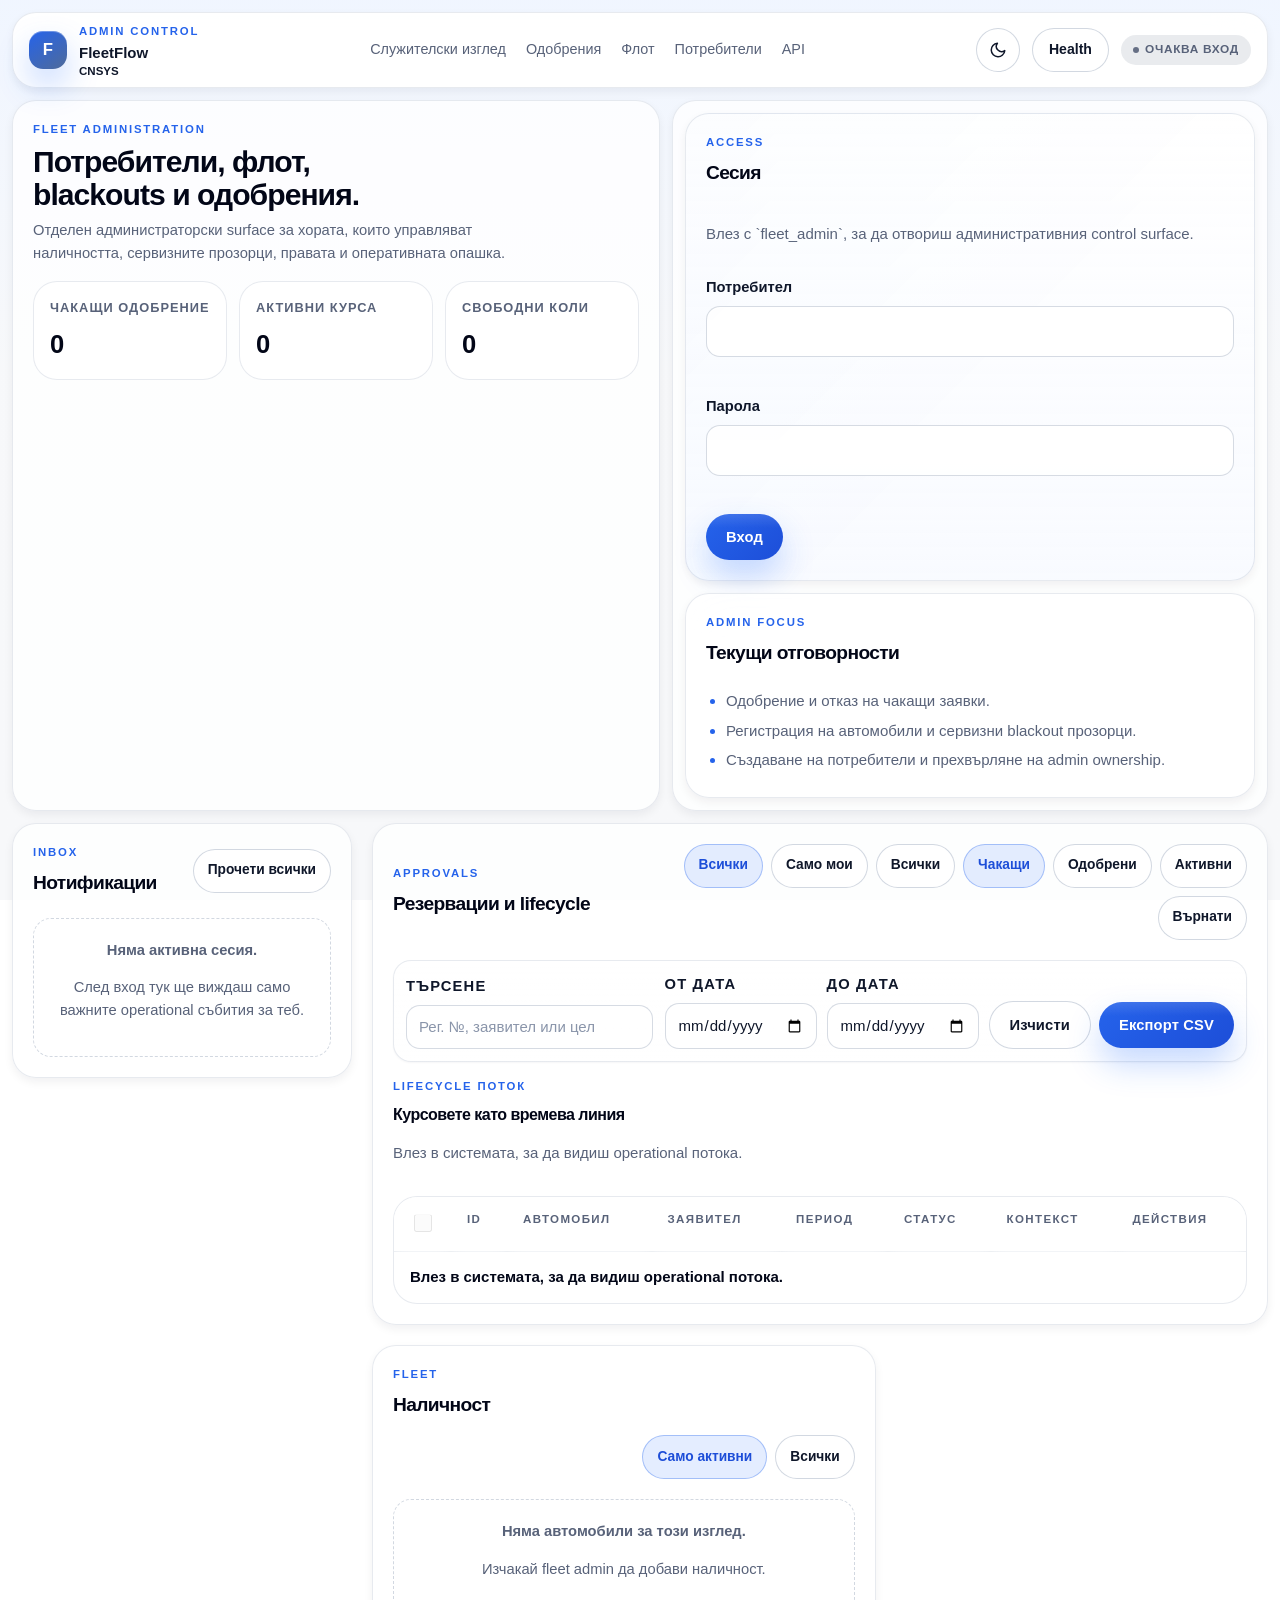
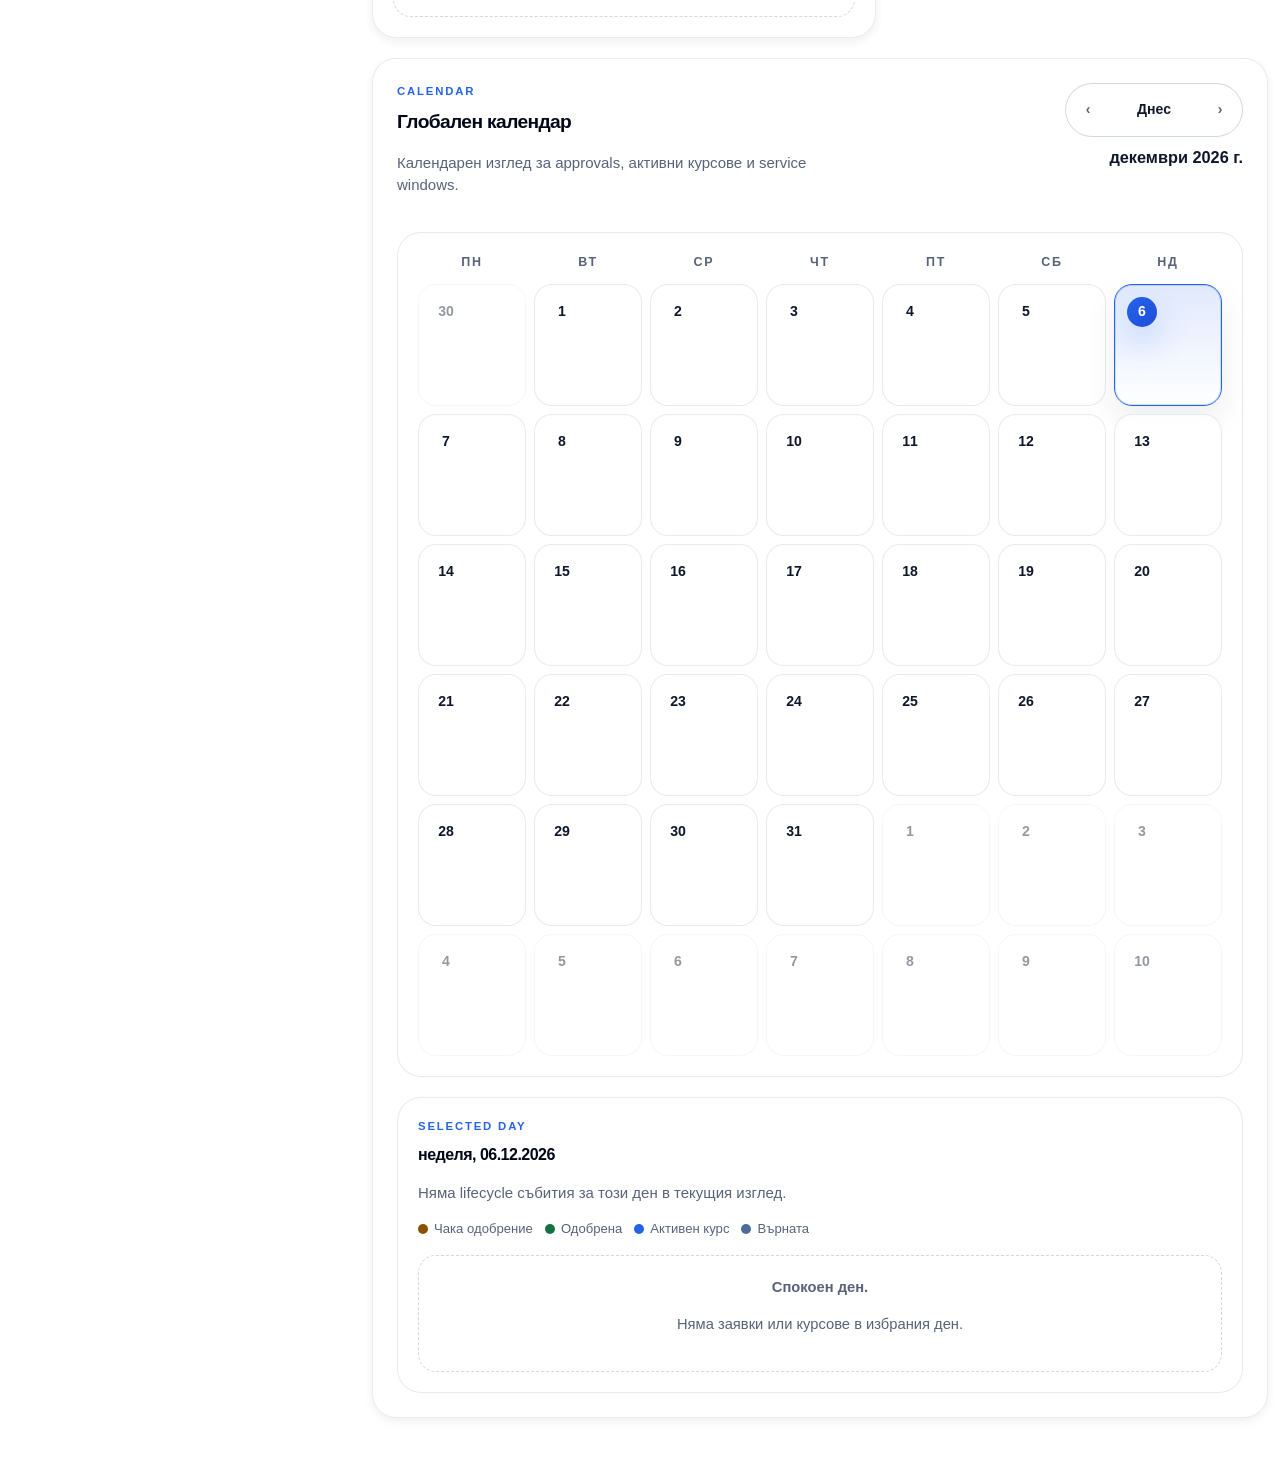
==== commit 6b7f4853: "Add role-aware outbound notifications" ====
--- a/templates/admin.html
+++ b/templates/admin.html
@@ -7,7 +7,7 @@
     <meta name="theme-color" content="#0b1324" media="(prefers-color-scheme: dark)" />
     <meta name="description" content="FleetFlow Admin — fleet, blackouts, approvals and user management." />
     <title>FleetFlow Admin | Fleet and user control</title>
-    <link rel="stylesheet" href="/static/styles.css?v=20260421-cnsys-routing" />
+    <link rel="stylesheet" href="/static/styles.css?v=20260422-surface-notify" />
     <script>
       // Theme bootstrap — runs before first paint to avoid a flash of wrong theme.
       (function () {
@@ -19,9 +19,9 @@
         } catch (_) {}
       })();
     </script>
-    <script defer src="/static/i18n.js?v=20260421-cnsys-routing"></script>
-    <script defer src="/static/app.js?v=20260421-cnsys-routing"></script>
-    <script defer src="/static/theme.js?v=20260421-cnsys-routing"></script>
+    <script defer src="/static/i18n.js?v=20260422-surface-notify"></script>
+    <script defer src="/static/app.js?v=20260422-surface-notify"></script>
+    <script defer src="/static/theme.js?v=20260422-surface-notify"></script>
   </head>
   <body data-surface="admin">
     <a class="skip-link" href="#reservationsDeck">Към основното съдържание</a>
@@ -147,7 +147,7 @@
               <div class="summary-row">
                 <div>
                   <p class="panel__eyebrow">Текущ режим</p>
-                  <h3 id="sessionTitle">Административният режим е готов</h3>
+                  <h3 id="sessionTitle">Control Tower</h3>
                 </div>
                 <span class="status-pill status-pill--admin" id="sessionModePill">fleet_admin</span>
               </div>
@@ -183,6 +183,7 @@
               <button class="chip" id="markAllReadBtn" type="button">Прочети всички</button>
               <button class="chip" type="button" data-test-notification title="Изпрати тест известие до всички конфигурирани канали">Тест</button>
             </div>
+            <div class="outbound-status" id="outboundNotificationStatus" role="status" aria-live="polite"></div>
             <div class="notifications-list" id="notificationsList" aria-live="polite" aria-relevant="additions text"></div>
           </section>
 
@@ -415,7 +416,7 @@
           <section class="summary-deck" id="summaryDeck">
             <article class="glass-card summary-card">
               <p class="panel__eyebrow">Режим</p>
-              <h2 id="modeHeading">Admin workspace</h2>
+              <h2 id="modeHeading">Control Tower</h2>
               <p class="section-copy" id="modeCopy">Отделен surface за правата, сервизните ограничения и глобалния operational контрол.</p>
             </article>
             <article class="glass-card summary-card">
--- a/static/styles.css
+++ b/static/styles.css
@@ -2305,6 +2305,60 @@
   line-height: 1.55;
 }
 
+.request-outcome {
+  display: grid;
+  gap: 6px;
+  padding: var(--sp-3);
+  border-radius: var(--radius-md);
+  background: var(--success-soft);
+  border: 1px solid color-mix(in srgb, var(--success) 26%, var(--line));
+}
+
+.request-outcome strong {
+  color: var(--ink);
+}
+
+.request-outcome p,
+.request-outcome span {
+  margin: 0;
+  color: var(--muted);
+  line-height: 1.45;
+}
+
+.request-outcome span {
+  color: var(--success-strong);
+  font-weight: 700;
+}
+
+.outbound-status {
+  display: grid;
+  gap: 4px;
+  margin-bottom: var(--sp-3);
+  padding: var(--sp-3);
+  border-radius: var(--radius-md);
+  border: 1px solid var(--line);
+  background: var(--surface-muted);
+}
+
+.outbound-status strong {
+  color: var(--ink);
+}
+
+.outbound-status span {
+  color: var(--muted);
+  line-height: 1.45;
+}
+
+.outbound-status--ready {
+  background: var(--success-soft);
+  border-color: color-mix(in srgb, var(--success) 24%, var(--line));
+}
+
+.outbound-status--warn {
+  background: var(--warning-soft);
+  border-color: color-mix(in srgb, var(--warning) 26%, var(--line));
+}
+
 /* -----------------------------------------------------------------------------
    17. Summary / notifications / users
    ----------------------------------------------------------------------------- */
@@ -2674,6 +2728,73 @@
   color: var(--muted);
 }
 
+.user-card {
+  display: grid;
+  gap: var(--sp-3);
+}
+
+.user-card__identity {
+  min-width: 0;
+}
+
+.user-card__identity strong,
+.user-card__identity p {
+  overflow-wrap: anywhere;
+}
+
+.user-card__signals {
+  display: flex;
+  gap: var(--sp-2);
+  align-items: center;
+  justify-content: flex-end;
+  flex-wrap: wrap;
+}
+
+.user-card__meta {
+  display: grid;
+  grid-template-columns: repeat(3, minmax(0, 1fr));
+  padding: var(--sp-3);
+  border-radius: var(--radius-md);
+  background: var(--surface-muted);
+  border: 1px solid var(--line);
+}
+
+.user-card__meta span {
+  display: grid;
+  gap: 3px;
+  min-width: 0;
+  color: var(--muted);
+  font-size: 0.88rem;
+  overflow-wrap: anywhere;
+}
+
+.user-card__meta strong {
+  color: var(--ink);
+  font-size: 0.76rem;
+  text-transform: uppercase;
+  letter-spacing: 0.04em;
+}
+
+.user-card__actions {
+  display: flex;
+  justify-content: space-between;
+  gap: var(--sp-2);
+  align-items: flex-start;
+  flex-wrap: wrap;
+}
+
+.user-card__action-group {
+  display: flex;
+  gap: var(--sp-2);
+  flex-wrap: wrap;
+  min-width: 0;
+}
+
+.user-card__action-group--primary .action-btn {
+  border-color: color-mix(in srgb, var(--brand) 26%, var(--line));
+  background: color-mix(in srgb, var(--brand) 8%, var(--surface-raised));
+}
+
 .user-audit {
   display: grid;
   gap: var(--sp-2);
@@ -2701,6 +2822,16 @@
   margin: 0;
   color: var(--muted);
   font-size: 0.82rem;
+}
+
+.readiness-item__next {
+  margin-top: var(--sp-2);
+  padding: 8px 10px;
+  border-radius: var(--radius-sm);
+  background: var(--surface-muted);
+  color: var(--ink);
+  border: 1px solid var(--line);
+  font-size: 0.84rem;
 }
 
 .rule-list {
@@ -3028,6 +3159,28 @@
     min-height: 44px;
   }
 
+  .user-card__head {
+    align-items: flex-start;
+  }
+
+  .user-card__signals {
+    justify-content: flex-start;
+  }
+
+  .user-card__meta {
+    grid-template-columns: 1fr;
+  }
+
+  .user-card__actions,
+  .user-card__action-group {
+    width: 100%;
+  }
+
+  .user-card__action-group .action-btn {
+    flex: 1 1 150px;
+    min-height: 44px;
+  }
+
   .segmented__btn {
     padding: 8px 10px;
   }
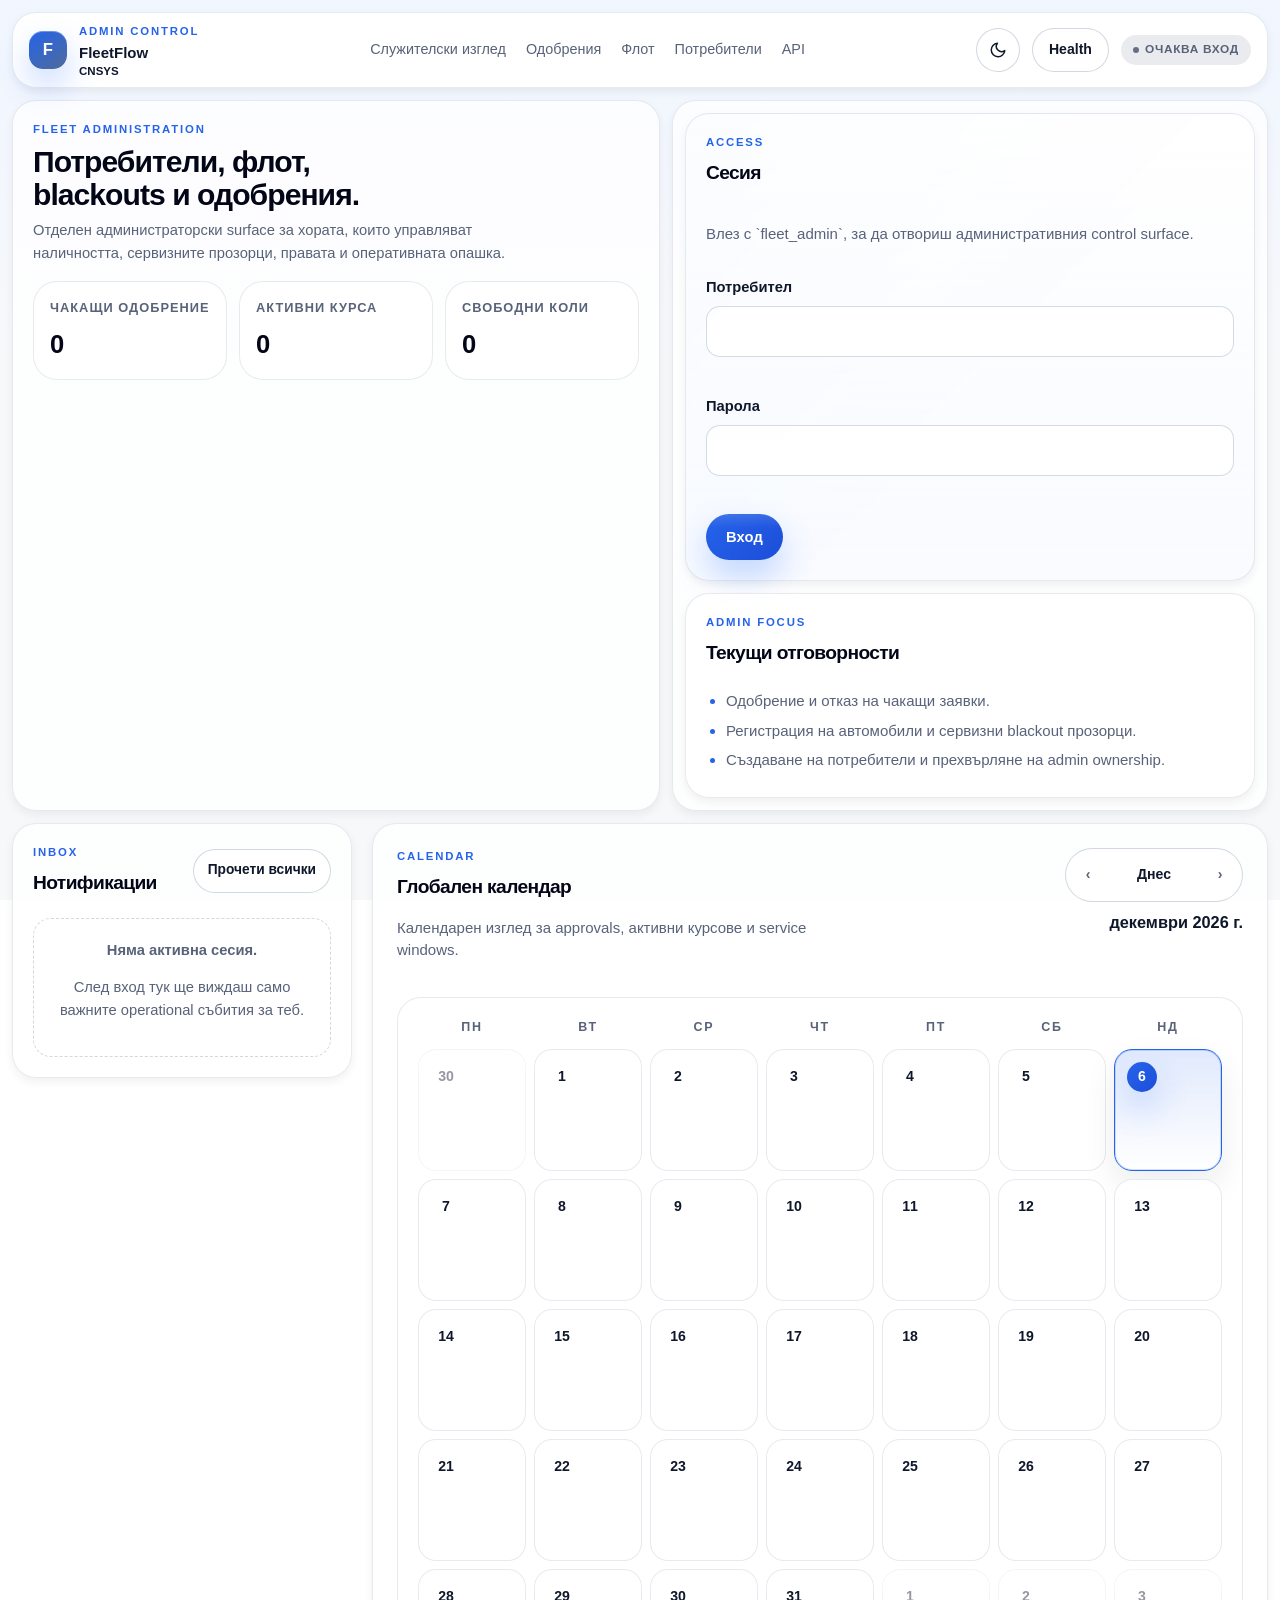
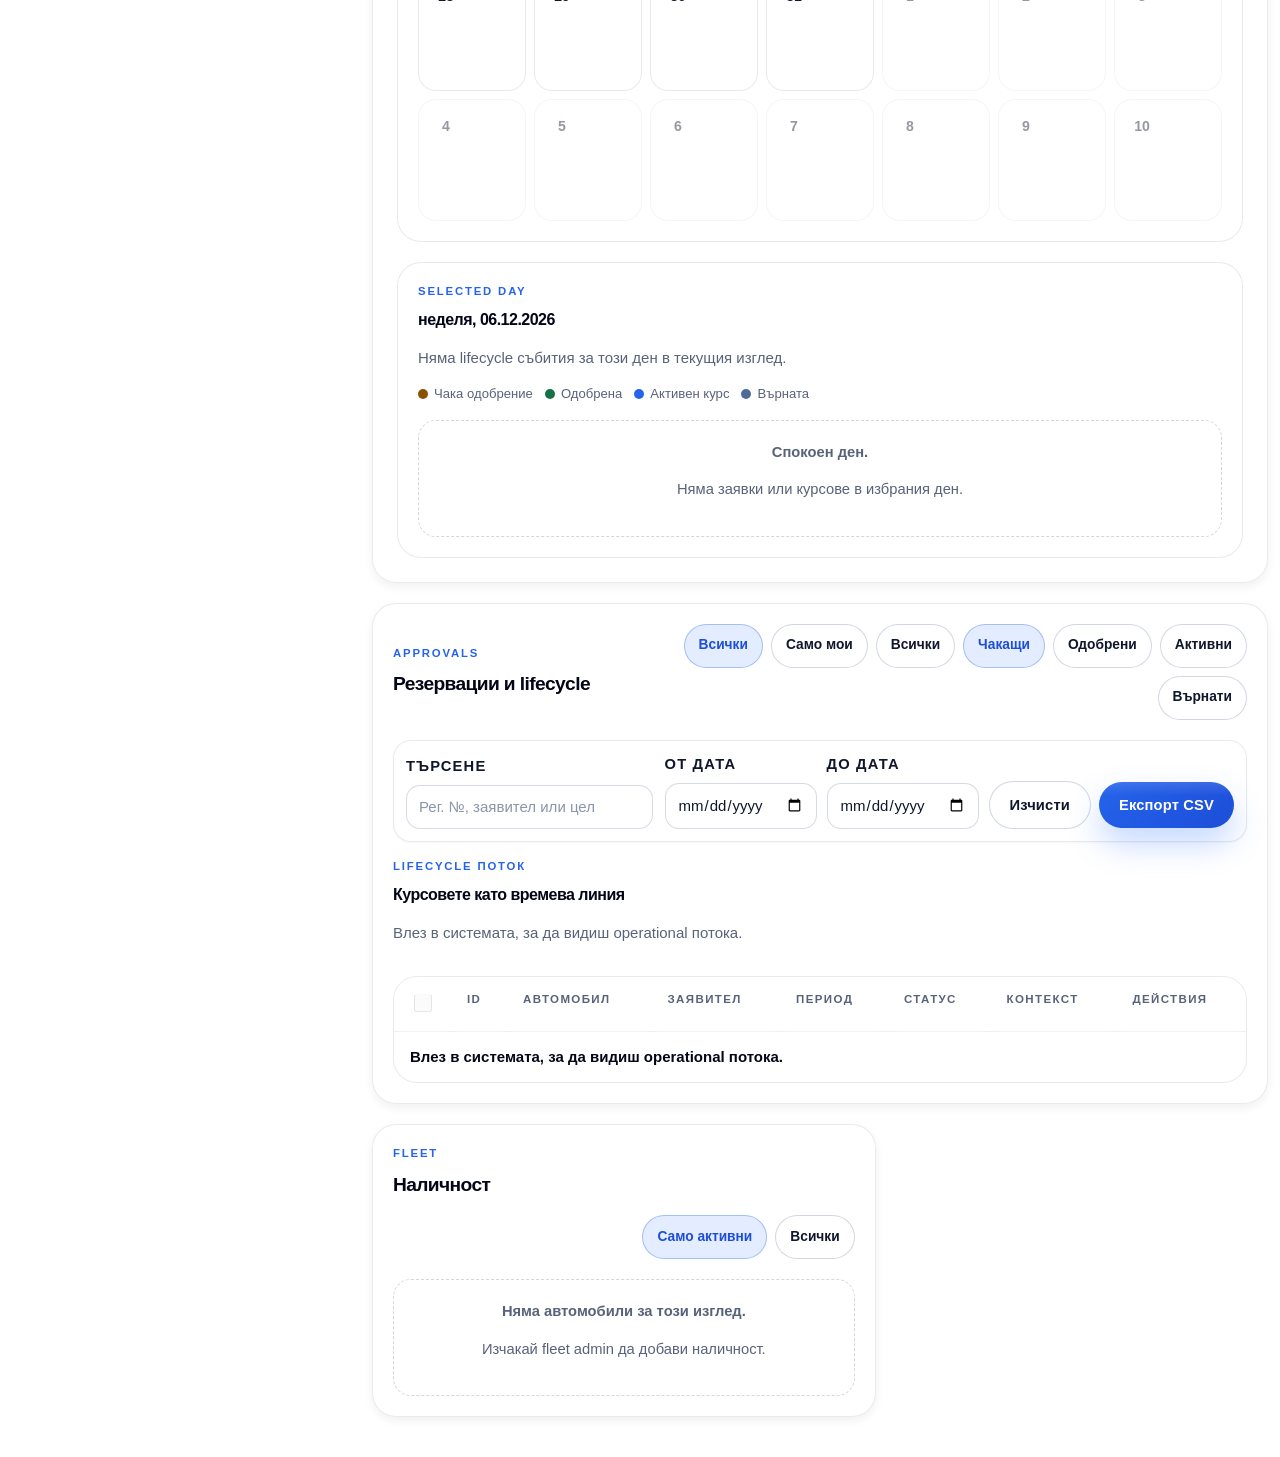
==== commit 0cafe935: "Elevate reception and admin role-first surfaces" ====
--- a/templates/admin.html
+++ b/templates/admin.html
@@ -7,7 +7,7 @@
     <meta name="theme-color" content="#0b1324" media="(prefers-color-scheme: dark)" />
     <meta name="description" content="FleetFlow Admin — fleet, blackouts, approvals and user management." />
     <title>FleetFlow Admin | Fleet and user control</title>
-    <link rel="stylesheet" href="/static/styles.css?v=20260422-surface-notify" />
+    <link rel="stylesheet" href="/static/styles.css?v=20260422-reception-desk" />
     <script>
       // Theme bootstrap — runs before first paint to avoid a flash of wrong theme.
       (function () {
@@ -19,9 +19,9 @@
         } catch (_) {}
       })();
     </script>
-    <script defer src="/static/i18n.js?v=20260422-surface-notify"></script>
-    <script defer src="/static/app.js?v=20260422-surface-notify"></script>
-    <script defer src="/static/theme.js?v=20260422-surface-notify"></script>
+    <script defer src="/static/i18n.js?v=20260422-reception-desk"></script>
+    <script defer src="/static/app.js?v=20260422-reception-desk"></script>
+    <script defer src="/static/theme.js?v=20260422-reception-desk"></script>
   </head>
   <body data-surface="admin">
     <a class="skip-link" href="#reservationsDeck">Към основното съдържание</a>
@@ -187,17 +187,6 @@
             <div class="notifications-list" id="notificationsList" aria-live="polite" aria-relevant="additions text"></div>
           </section>
 
-          <section class="glass-card hidden" id="productionReadinessPanel">
-            <div class="glass-card__header">
-              <div>
-                <p class="panel__eyebrow">Production</p>
-                <h2>Готовност за live</h2>
-              </div>
-            </div>
-            <div class="readiness-summary" id="productionReadinessSummary" aria-live="polite"></div>
-            <div class="readiness-list" id="productionReadinessList"></div>
-          </section>
-
           <section class="glass-card hidden" id="userCreatePanel">
             <div class="glass-card__header">
               <div>
@@ -428,6 +417,65 @@
           </section>
 
           <section class="fleet-pulse hidden" id="fleetPulse" aria-labelledby="fleetPulseTitle" aria-live="polite"></section>
+          <section class="glass-card hidden" id="productionReadinessPanel">
+            <div class="glass-card__header">
+              <div>
+                <p class="panel__eyebrow">Production</p>
+                <h2>Готовност за live</h2>
+              </div>
+            </div>
+            <div class="readiness-summary" id="productionReadinessSummary" aria-live="polite"></div>
+            <div class="readiness-list" id="productionReadinessList"></div>
+          </section>
+          <section class="decision-rail hidden" id="decisionRail" aria-labelledby="decisionRailTitle" aria-live="polite"></section>
+          <section class="decision-rail reception-rail hidden" id="receptionRail" aria-labelledby="receptionRailTitle" aria-live="polite"></section>
+          <section class="studio-card" id="calendarStudio">
+            <div class="studio-card__header">
+              <div>
+                <p class="panel__eyebrow">Calendar</p>
+                <h2>Глобален календар</h2>
+                <p class="section-copy">Календарен изглед за approvals, активни курсове и service windows.</p>
+              </div>
+              <div class="calendar-toolbar">
+                <div class="segmented">
+                  <button class="segmented__btn" id="monthPrev" type="button" aria-label="Предишен месец">‹</button>
+                  <button class="segmented__btn segmented__btn--wide" id="todayFocus" type="button">Днес</button>
+                  <button class="segmented__btn" id="monthNext" type="button" aria-label="Следващ месец">›</button>
+                </div>
+                <strong class="calendar-toolbar__label" id="calendarMonthLabel">Месец</strong>
+              </div>
+            </div>
+
+            <div class="calendar-layout">
+              <div class="calendar-board">
+                <div class="calendar-weekdays">
+                  <span>Пн</span>
+                  <span>Вт</span>
+                  <span>Ср</span>
+                  <span>Чт</span>
+                  <span>Пт</span>
+                  <span>Сб</span>
+                  <span>Нд</span>
+                </div>
+                <div class="calendar-grid" id="calendarGrid"></div>
+              </div>
+
+              <aside class="day-panel">
+                <div class="day-panel__header">
+                  <p class="panel__eyebrow">Selected day</p>
+                  <h3 id="selectedDateLabel">Избери ден</h3>
+                  <p class="muted" id="selectedDateMeta">Ще видиш approvals, active trips и върнати автомобили за този ден.</p>
+                </div>
+                <div class="legend">
+                  <span><i class="legend__dot legend__dot--pending"></i> Чака одобрение</span>
+                  <span><i class="legend__dot legend__dot--approved"></i> Одобрена</span>
+                  <span><i class="legend__dot legend__dot--active"></i> Активен курс</span>
+                  <span><i class="legend__dot legend__dot--returned"></i> Върната</span>
+                </div>
+                <div class="day-timeline" id="dayTimeline"></div>
+              </aside>
+            </div>
+          </section>
 
           <section class="glass-card" id="reservationsDeck">
             <div class="glass-card__header glass-card__header--split">
@@ -463,8 +511,6 @@
                 <button class="btn btn--primary" type="button" id="exportReservationsBtn">Експорт CSV</button>
               </div>
             </div>
-            <section class="decision-rail hidden" id="decisionRail" aria-labelledby="decisionRailTitle" aria-live="polite"></section>
-            <section class="decision-rail reception-rail hidden" id="receptionRail" aria-labelledby="receptionRailTitle" aria-live="polite"></section>
             <section class="reservation-flow" id="reservationsTimeline" aria-labelledby="reservationsTimelineTitle" aria-live="polite"></section>
             <div class="bulk-action-bar hidden" id="bulkActionBar" role="status" aria-live="polite">
               <strong id="bulkSelectedCount">0 избрани</strong>
@@ -531,54 +577,6 @@
             <div class="users-grid" id="usersGrid"></div>
           </section>
 
-          <section class="studio-card" id="calendarStudio">
-            <div class="studio-card__header">
-              <div>
-                <p class="panel__eyebrow">Calendar</p>
-                <h2>Глобален календар</h2>
-                <p class="section-copy">Календарен изглед за approvals, активни курсове и service windows.</p>
-              </div>
-              <div class="calendar-toolbar">
-                <div class="segmented">
-                  <button class="segmented__btn" id="monthPrev" type="button" aria-label="Предишен месец">‹</button>
-                  <button class="segmented__btn segmented__btn--wide" id="todayFocus" type="button">Днес</button>
-                  <button class="segmented__btn" id="monthNext" type="button" aria-label="Следващ месец">›</button>
-                </div>
-                <strong class="calendar-toolbar__label" id="calendarMonthLabel">Месец</strong>
-              </div>
-            </div>
-
-            <div class="calendar-layout">
-              <div class="calendar-board">
-                <div class="calendar-weekdays">
-                  <span>Пн</span>
-                  <span>Вт</span>
-                  <span>Ср</span>
-                  <span>Чт</span>
-                  <span>Пт</span>
-                  <span>Сб</span>
-                  <span>Нд</span>
-                </div>
-                <div class="calendar-grid" id="calendarGrid"></div>
-              </div>
-
-              <aside class="day-panel">
-                <div class="day-panel__header">
-                  <p class="panel__eyebrow">Selected day</p>
-                  <h3 id="selectedDateLabel">Избери ден</h3>
-                  <p class="muted" id="selectedDateMeta">Ще видиш approvals, active trips и върнати автомобили за този ден.</p>
-                </div>
-                <div class="legend">
-                  <span><i class="legend__dot legend__dot--pending"></i> Чака одобрение</span>
-                  <span><i class="legend__dot legend__dot--approved"></i> Одобрена</span>
-                  <span><i class="legend__dot legend__dot--active"></i> Активен курс</span>
-                  <span><i class="legend__dot legend__dot--returned"></i> Върната</span>
-                </div>
-                <div class="day-timeline" id="dayTimeline"></div>
-              </aside>
-            </div>
-          </section>
-
           <section class="glass-card hidden" id="reservationPanel">
             <div class="glass-card__header">
               <div>
--- a/static/styles.css
+++ b/static/styles.css
@@ -2555,7 +2555,8 @@
   color: var(--danger);
 }
 
-.current-trip-hero {
+.current-trip-hero,
+.suggested-booking-hero {
   display: grid;
   grid-template-columns: minmax(0, 1fr) auto;
   gap: var(--sp-5);
@@ -2568,19 +2569,35 @@
 }
 
 .current-trip-hero__content,
-.current-trip-hero__aside {
+.current-trip-hero__aside,
+.suggested-booking-hero__content,
+.suggested-booking-hero__aside {
   min-width: 0;
 }
 
-.current-trip-hero__content h2 {
+.current-trip-hero__content h2,
+.suggested-booking-hero__content h2 {
   margin: 0;
   font-size: clamp(1.35rem, 1rem + 1vw, 2rem);
 }
 
-.current-trip-hero__time {
+.current-trip-hero__time,
+.suggested-booking-hero__time {
   margin: var(--sp-2) 0;
   color: var(--ink);
   font-weight: 700;
+}
+
+.suggested-booking-hero {
+  border-color: color-mix(in srgb, var(--brand) 28%, var(--line-strong));
+}
+
+.suggested-booking-hero__car {
+  margin: var(--sp-2) 0 0;
+  color: var(--ink-strong);
+  font-size: 1.08rem;
+  font-weight: 800;
+  overflow-wrap: anywhere;
 }
 
 .current-trip-hero__purpose {
@@ -2606,14 +2623,23 @@
   color: var(--ink-strong);
 }
 
-.current-trip-hero__aside {
+.current-trip-hero__aside,
+.suggested-booking-hero__aside {
   display: grid;
   justify-items: end;
   gap: var(--sp-4);
 }
 
-.current-trip-hero__actions .btn {
+.current-trip-hero__actions .btn,
+.suggested-booking-hero__actions .btn {
   min-height: 44px;
+}
+
+.suggested-booking-hero__actions {
+  display: flex;
+  gap: var(--sp-2);
+  flex-wrap: wrap;
+  justify-content: flex-end;
 }
 
 .decision-rail {
@@ -2626,6 +2652,20 @@
   background: var(--surface-strong);
 }
 
+body[data-role="fleet_approver"] .decision-rail:not(.reception-rail) {
+  margin-top: 0;
+  padding: clamp(var(--sp-4), 3vw, var(--sp-6));
+  border-color: color-mix(in srgb, var(--brand) 28%, var(--line-strong));
+  box-shadow: var(--shadow-sm);
+}
+
+body[data-role="fleet_reception"] .reception-rail {
+  margin-top: 0;
+  padding: clamp(var(--sp-4), 3vw, var(--sp-6));
+  border-color: color-mix(in srgb, var(--warning) 24%, var(--line-strong));
+  box-shadow: var(--shadow-sm);
+}
+
 .decision-rail__header,
 .decision-card {
   display: flex;
@@ -2634,6 +2674,12 @@
   align-items: flex-start;
 }
 
+.decision-rail__hint {
+  margin: calc(var(--sp-2) * -1) 0 0;
+  color: var(--muted);
+  max-width: 760px;
+}
+
 .decision-rail__actions,
 .decision-card__actions {
   display: flex;
@@ -2652,6 +2698,35 @@
   gap: var(--sp-3);
 }
 
+.reception-rail__stack {
+  display: grid;
+  gap: var(--sp-4);
+}
+
+.reception-rail__section {
+  display: grid;
+  gap: var(--sp-3);
+  padding-top: var(--sp-1);
+}
+
+.reception-rail__section + .reception-rail__section {
+  border-top: 1px solid var(--line);
+  padding-top: var(--sp-4);
+}
+
+.reception-rail__section-header {
+  display: flex;
+  align-items: center;
+  justify-content: space-between;
+  gap: var(--sp-3);
+  flex-wrap: wrap;
+}
+
+.reception-rail__section-header h4,
+.reception-rail__empty {
+  margin: 0;
+}
+
 .decision-card {
   padding: var(--sp-3);
   border: 1px solid var(--line);
@@ -2659,6 +2734,34 @@
   background: var(--surface-muted);
 }
 
+.decision-card--decision {
+  background:
+    linear-gradient(135deg, color-mix(in srgb, var(--surface-raised) 92%, var(--brand) 8%), var(--surface-raised));
+}
+
+.decision-card__main {
+  display: grid;
+  gap: var(--sp-2);
+  min-width: 0;
+}
+
+.decision-card__topline {
+  display: flex;
+  align-items: center;
+  gap: var(--sp-2);
+  flex-wrap: wrap;
+}
+
+.decision-card__car,
+.decision-card__window {
+  margin: 0;
+}
+
+.decision-card__window {
+  color: var(--ink);
+  font-weight: 700;
+}
+
 .decision-card p {
   margin: var(--sp-1) 0;
 }
@@ -2668,8 +2771,38 @@
   overflow-wrap: anywhere;
 }
 
+.decision-card__purpose--missing {
+  color: var(--warning);
+}
+
 .decision-rail__more {
   margin: 0;
+}
+
+.reservations-deck--decision-secondary .glass-card__header,
+.reservations-deck--decision-secondary .mission-filter {
+  opacity: 0.88;
+}
+
+.reservations-deck--decision-secondary .table-wrap {
+  display: none;
+}
+
+body[data-role="fleet_reception"] #calendarStudio.calendar-studio--handoff-context {
+  order: 4;
+}
+
+.reservations-deck--handoff-secondary {
+  order: 5;
+}
+
+.reservations-deck--handoff-secondary .glass-card__header,
+.reservations-deck--handoff-secondary .mission-filter {
+  opacity: 0.88;
+}
+
+.reservations-deck--handoff-secondary .table-wrap {
+  display: none;
 }
 
 .session-summary,
@@ -2958,7 +3091,8 @@
 
   .topbar,
   .control-rail,
-  .current-trip-hero {
+  .current-trip-hero,
+  .suggested-booking-hero {
     grid-template-columns: 1fr;
   }
 
@@ -2969,6 +3103,7 @@
   }
 
   .current-trip-hero__aside,
+  .suggested-booking-hero__aside,
   .decision-rail__actions,
   .decision-card__actions {
     justify-items: start;
@@ -3300,6 +3435,8 @@
   .smart-prefill .action-btn,
   .current-trip-hero__actions,
   .current-trip-hero__actions .btn,
+  .suggested-booking-hero__actions,
+  .suggested-booking-hero__actions .btn,
   .decision-rail__actions,
   .decision-rail__actions .btn,
   .decision-card__actions,
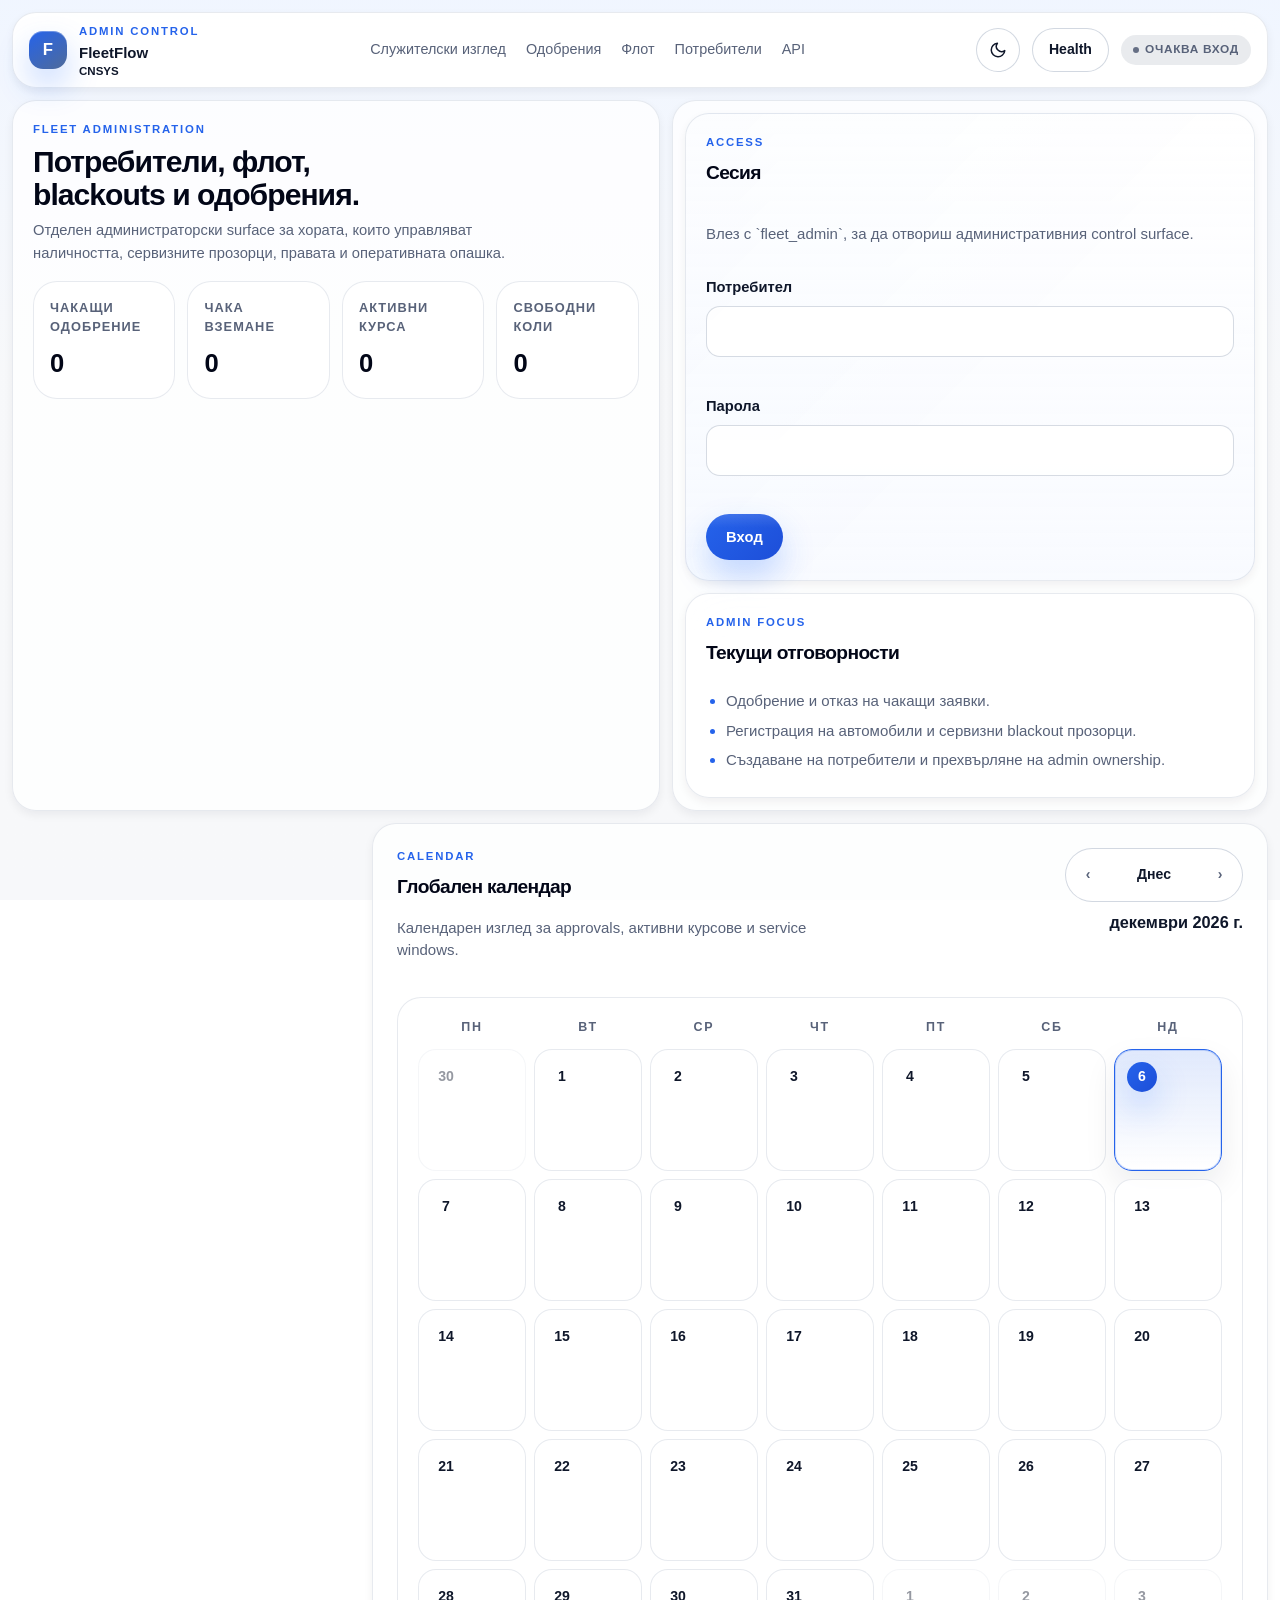
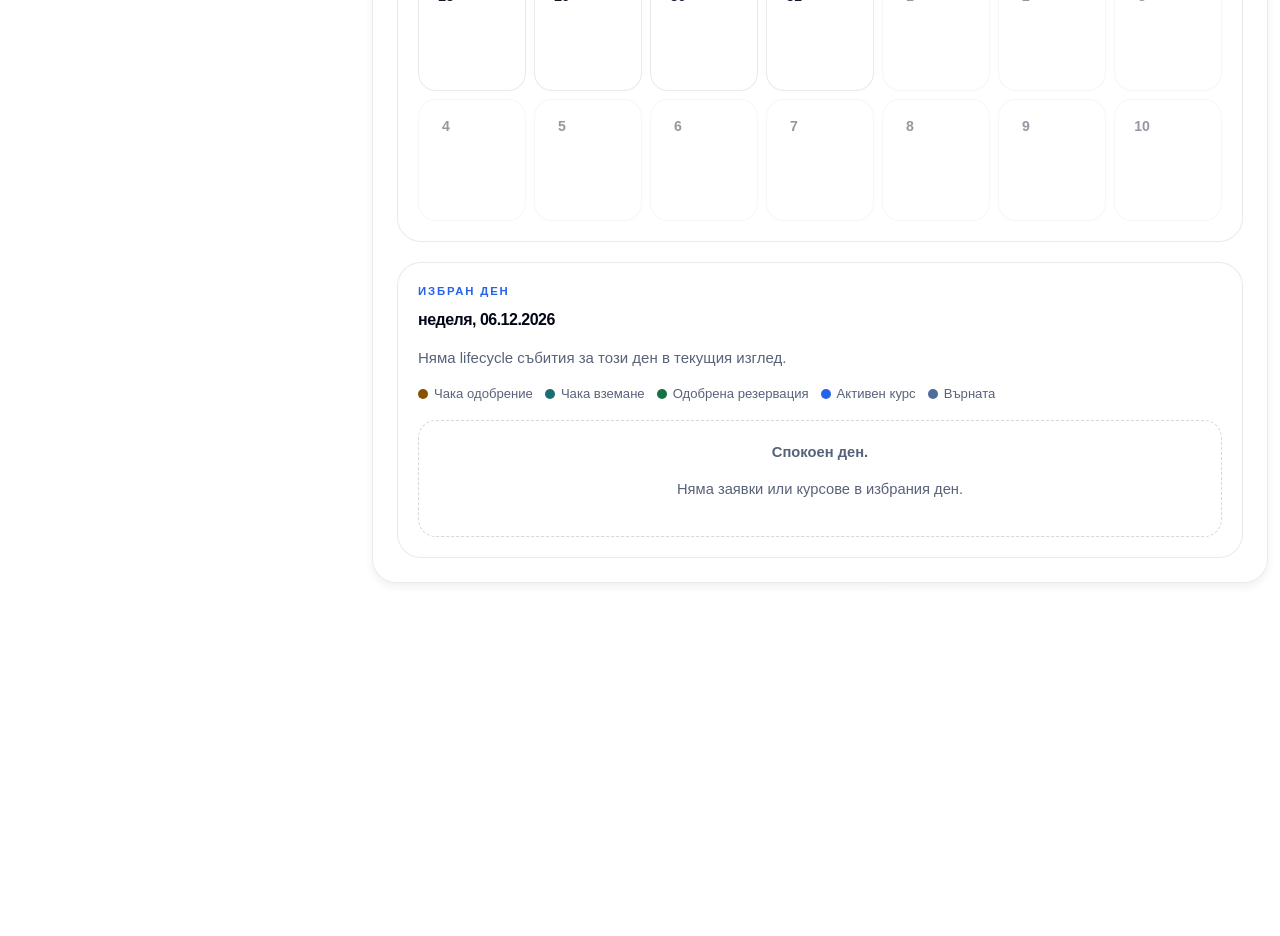
==== commit f9976d86: "Harden operational state and go-live evidence" ====
--- a/templates/admin.html
+++ b/templates/admin.html
@@ -7,7 +7,7 @@
     <meta name="theme-color" content="#0b1324" media="(prefers-color-scheme: dark)" />
     <meta name="description" content="FleetFlow Admin — fleet, blackouts, approvals and user management." />
     <title>FleetFlow Admin | Fleet and user control</title>
-    <link rel="stylesheet" href="/static/styles.css?v=20260422-reception-desk" />
+    <link rel="stylesheet" href="/static/styles.css?v=20260422-next-focus" />
     <script>
       // Theme bootstrap — runs before first paint to avoid a flash of wrong theme.
       (function () {
@@ -19,9 +19,9 @@
         } catch (_) {}
       })();
     </script>
-    <script defer src="/static/i18n.js?v=20260422-reception-desk"></script>
-    <script defer src="/static/app.js?v=20260422-reception-desk"></script>
-    <script defer src="/static/theme.js?v=20260422-reception-desk"></script>
+    <script defer src="/static/i18n.js?v=20260422-next-focus"></script>
+    <script defer src="/static/app.js?v=20260422-next-focus"></script>
+    <script defer src="/static/theme.js?v=20260422-next-focus"></script>
   </head>
   <body data-surface="admin">
     <a class="skip-link" href="#reservationsDeck">Към основното съдържание</a>
@@ -71,9 +71,13 @@
             правата и оперативната опашка.
           </p>
 
-          <div class="stats-grid stats-grid--3" id="overviewStats">
+          <div class="stats-grid stats-grid--4" id="overviewStats">
             <article class="stat-card" id="kpiPending">
               <span class="stat-card__label">Чакащи одобрение</span>
+              <strong class="stat-card__value">0</strong>
+            </article>
+            <article class="stat-card" id="kpiApproved">
+              <span class="stat-card__label">Чака вземане</span>
               <strong class="stat-card__value">0</strong>
             </article>
             <article class="stat-card" id="kpiActive">
@@ -403,16 +407,22 @@
           </div>
 
           <section class="summary-deck" id="summaryDeck">
-            <article class="glass-card summary-card">
+            <article class="glass-card summary-card summary-card--hero" id="nextFocusCard">
+              <div class="summary-card__header">
+                <div>
+                  <p class="panel__eyebrow">Next focus</p>
+                  <h2 id="nextSignalTitle">Очаква login</h2>
+                </div>
+                <span class="status-pill status-pill--muted hidden" id="nextSignalBadge">Спокойно</span>
+              </div>
+              <p class="section-copy" id="nextSignalCopy">След вход ще видиш чакащите approvals, blackout-и и admin continuity действия.</p>
+              <ul class="summary-insight-list hidden" id="nextSignalInsights" aria-label="Контекст за следващия ход"></ul>
+              <div class="summary-card__actions hidden" id="nextSignalActions" aria-label="Следващ ход"></div>
+            </article>
+            <article class="glass-card summary-card summary-card--support" id="modeCard">
               <p class="panel__eyebrow">Режим</p>
               <h2 id="modeHeading">Control Tower</h2>
               <p class="section-copy" id="modeCopy">Отделен surface за правата, сервизните ограничения и глобалния operational контрол.</p>
-            </article>
-            <article class="glass-card summary-card">
-              <p class="panel__eyebrow">Следващ сигнал</p>
-              <h2 id="nextSignalTitle">Очаква login</h2>
-              <p class="section-copy" id="nextSignalCopy">След вход ще видиш чакащите approvals, blackout-и и admin continuity действия.</p>
-              <div class="summary-card__actions hidden" id="nextSignalActions" aria-label="Следващ ход"></div>
             </article>
           </section>
 
@@ -462,13 +472,14 @@
 
               <aside class="day-panel">
                 <div class="day-panel__header">
-                  <p class="panel__eyebrow">Selected day</p>
+                  <p class="panel__eyebrow">Избран ден</p>
                   <h3 id="selectedDateLabel">Избери ден</h3>
-                  <p class="muted" id="selectedDateMeta">Ще видиш approvals, active trips и върнати автомобили за този ден.</p>
+                  <p class="muted" id="selectedDateMeta">Ще видиш чакащи одобрение, чакащи вземане, активни курсове и върнати автомобили за този ден.</p>
                 </div>
                 <div class="legend">
                   <span><i class="legend__dot legend__dot--pending"></i> Чака одобрение</span>
-                  <span><i class="legend__dot legend__dot--approved"></i> Одобрена</span>
+                  <span><i class="legend__dot legend__dot--awaiting-pickup"></i> Чака вземане</span>
+                  <span><i class="legend__dot legend__dot--approved"></i> Одобрена резервация</span>
                   <span><i class="legend__dot legend__dot--active"></i> Активен курс</span>
                   <span><i class="legend__dot legend__dot--returned"></i> Върната</span>
                 </div>
--- a/static/styles.css
+++ b/static/styles.css
@@ -657,6 +657,10 @@
   grid-template-columns: repeat(3, minmax(0, 1fr));
 }
 
+.stats-grid--4 {
+  grid-template-columns: repeat(4, minmax(0, 1fr));
+}
+
 .stat-card {
   padding: var(--sp-4);
   border-radius: var(--radius-xl);
@@ -726,6 +730,16 @@
   opacity: 1;
 }
 .stat-card--active-trips .stat-card__value { color: var(--brand); }
+
+.stat-card--handoff {
+  border-color: var(--success-border);
+  background: linear-gradient(135deg, color-mix(in srgb, var(--success-soft) 58%, white 42%) 0%, var(--surface-raised) 65%);
+}
+.stat-card--handoff::after {
+  background: linear-gradient(90deg, transparent, var(--success), transparent);
+  opacity: 1;
+}
+.stat-card--handoff .stat-card__value { color: var(--success); }
 
 .stat-card--available {
   border-color: var(--success-border);
@@ -1224,6 +1238,11 @@
   color: var(--success);
 }
 
+.status-tag--available {
+  background: color-mix(in srgb, var(--success-soft) 70%, white 30%);
+  color: var(--success);
+}
+
 .status-tag--rejected {
   background: var(--danger-soft);
   color: var(--danger);
@@ -1776,6 +1795,11 @@
   color: var(--success);
 }
 
+.calendar-pill--awaiting_pickup {
+  background: color-mix(in srgb, var(--success-soft) 72%, white 28%);
+  color: color-mix(in srgb, var(--success) 88%, var(--brand-strong) 12%);
+}
+
 .calendar-pill--rejected {
   background: var(--danger-soft);
   color: var(--danger);
@@ -2012,6 +2036,9 @@
 }
 .legend__dot--approved {
   background: var(--success);
+}
+.legend__dot--awaiting-pickup {
+  background: color-mix(in srgb, var(--success) 72%, var(--brand) 28%);
 }
 .legend__dot--rejected {
   background: var(--danger);
@@ -2370,6 +2397,49 @@
 
 .summary-card {
   min-height: 180px;
+}
+
+.summary-card--hero {
+  background:
+    linear-gradient(135deg, color-mix(in srgb, var(--surface-strong) 90%, var(--brand) 10%), var(--surface-strong));
+  border-color: color-mix(in srgb, var(--brand) 22%, var(--line-strong));
+}
+
+.summary-card--support {
+  background: var(--surface-raised);
+}
+
+.summary-card__header {
+  display: flex;
+  align-items: flex-start;
+  justify-content: space-between;
+  gap: var(--sp-3);
+  flex-wrap: wrap;
+}
+
+.summary-insight-list {
+  display: grid;
+  gap: var(--sp-2);
+  margin: var(--sp-4) 0 0;
+  padding: 0;
+  list-style: none;
+}
+
+.summary-insight-list__item {
+  padding-left: var(--sp-4);
+  position: relative;
+  color: var(--ink);
+}
+
+.summary-insight-list__item::before {
+  content: "";
+  position: absolute;
+  left: 0;
+  top: 0.62rem;
+  width: 8px;
+  height: 8px;
+  border-radius: 999px;
+  background: color-mix(in srgb, var(--brand) 60%, var(--warning) 40%);
 }
 
 .summary-card__actions {
@@ -3405,7 +3475,18 @@
     gap: 6px;
   }
 
+  .stats-grid--4 {
+    grid-template-columns: repeat(2, minmax(0, 1fr));
+    gap: 8px;
+  }
+
   .stats-grid--3 .stat-card {
+    min-height: 72px;
+    padding: 9px 8px;
+    border-radius: var(--radius-md);
+  }
+
+  .stats-grid--4 .stat-card {
     min-height: 72px;
     padding: 9px 8px;
     border-radius: var(--radius-md);
@@ -3420,6 +3501,18 @@
   }
 
   .stats-grid--3 .stat-card__value {
+    font-size: 1.2rem;
+  }
+
+  .stats-grid--4 .stat-card__label {
+    min-height: 2.2em;
+    margin-bottom: 2px;
+    font-size: 0.58rem;
+    line-height: 1.1;
+    letter-spacing: 0.05em;
+  }
+
+  .stats-grid--4 .stat-card__value {
     font-size: 1.2rem;
   }
 
